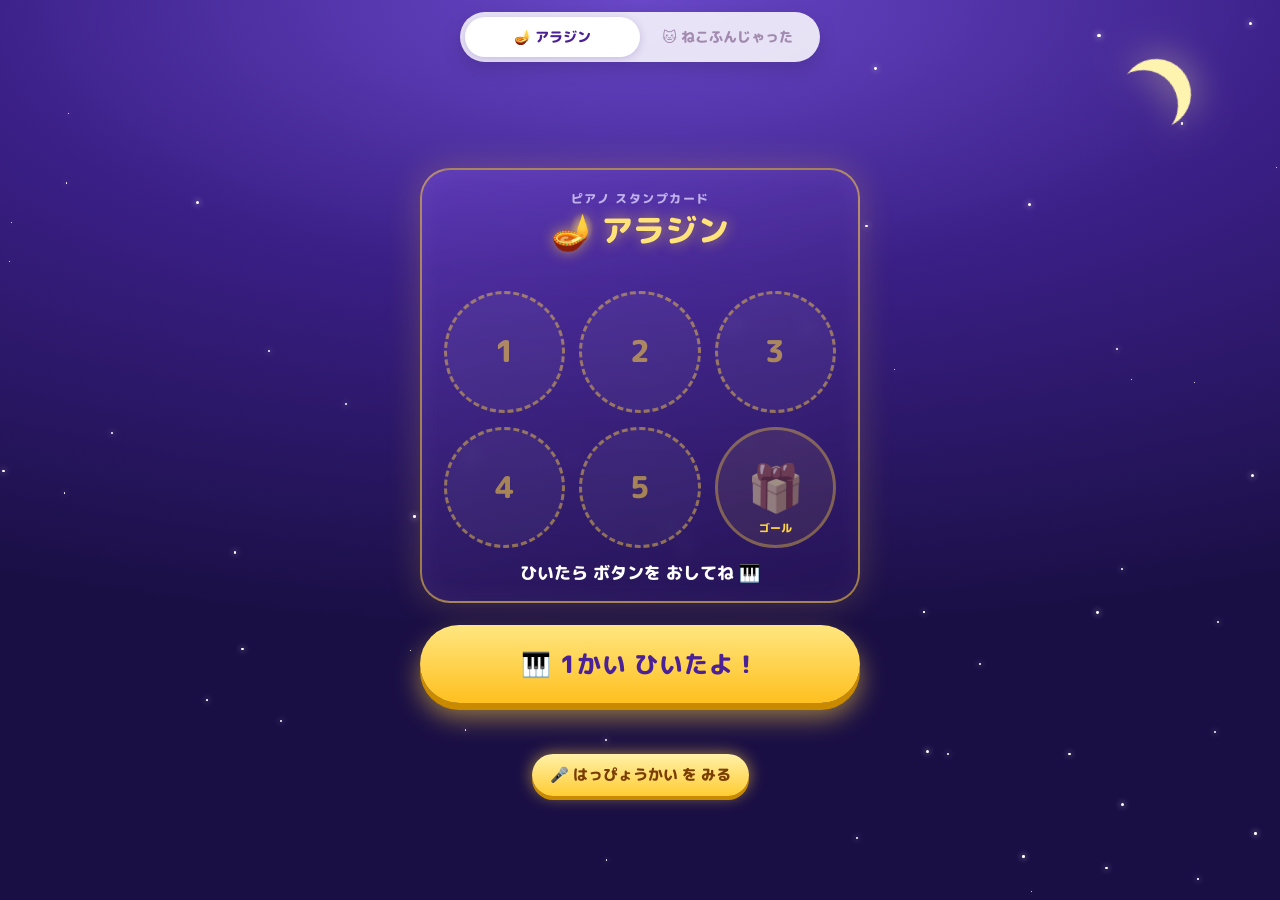
==== index.html @ e1030280 "発表会の日のスペシャル演出「はっぴょうかい」を追加 - 当日の初回起動で幕を表示し、タップでドラムロール→開幕 - スポットライト・打ち上げ花火・紙吹雪・拍手・オリジナルファンファーレ - 曲ごとの練" ====
<!DOCTYPE html>
<html lang="ja">
<head>
<meta charset="UTF-8">
<meta name="viewport" content="width=device-width, initial-scale=1, maximum-scale=1, viewport-fit=cover">
<title>ピアノ スタンプカード</title>
<!-- ホーム画面に追加したとき、全画面のアプリとして開くための設定 -->
<meta name="apple-mobile-web-app-capable" content="yes">
<meta name="mobile-web-app-capable" content="yes">
<meta name="apple-mobile-web-app-status-bar-style" content="black-translucent">
<meta name="apple-mobile-web-app-title" content="スタンプ">
<link rel="apple-touch-icon" href="icon-180.png">
<link rel="manifest" href="manifest.webmanifest">
<link rel="preconnect" href="https://fonts.googleapis.com">
<link rel="preconnect" href="https://fonts.gstatic.com" crossorigin>
<link href="https://fonts.googleapis.com/css2?family=M+PLUS+Rounded+1c:wght@500;800&display=swap" rel="stylesheet">
<!-- ?v=… を変えると、iPhoneが古いキャッシュではなく新しいファイルを読みに行く -->
<link rel="stylesheet" href="app.css?v=6">
</head>
<body>
<script>
  // このページの設定。仕組みは app.js にまとめてある
  window.APP_CONFIG = {
    storageKey: "piano-stamp-card-v1",   // 保存データの名前（変えるとデータが見えなくなるので注意）
    childName: "",                        // 例: "はなこ" → 「はなこちゃんの ピアノ スタンプカード」
    goal: 5,                              // 何回でゴールか
    cards: ["aladdin", "neko"],           // 使う曲（app.js の CARD_LIB から選ぶ）
    recitalDate: "2026-11-08",            // 発表会の日。この日から「はっぴょうかい」ボタンが出る（当日は自動で幕が出る）
  };
</script>
<script src="app.js?v=6"></script>
</body>
</html>
---- app.css ----
/* =========================================================
   ベース
   ========================================================= */
* { box-sizing: border-box; margin: 0; padding: 0; }
html, body { height: 100%; }
body {
  font-family: "M PLUS Rounded 1c", "Hiragino Maru Gothic ProN", system-ui, sans-serif;
  overflow: hidden;
  overscroll-behavior: none;          /* 引っぱってバウンドするのを防ぐ */
  -webkit-user-select: none; user-select: none;
  -webkit-touch-callout: none;        /* 長押しメニューを出さない */
  -webkit-tap-highlight-color: transparent;
  touch-action: manipulation;         /* ダブルタップズームを無効化 */
  background: #1a0f45;
}
button { font: inherit; cursor: pointer; }

/* =========================================================
   背景（2枚を重ねて、スワイプ量に合わせてクロスフェード）
   ========================================================= */
.bg { position: fixed; inset: 0; overflow: hidden; }
.bg-night {
  background:
    radial-gradient(ellipse 120% 70% at 50% 0%, #6a48c9 0%, #3a1f86 45%, #1a0f45 100%);
}
.moon {
  position: absolute; top: calc(env(safe-area-inset-top) + 70px); right: 8%;
  width: 70px; height: 70px; border-radius: 50%;
  box-shadow: 16px -6px 0 0 #fff3b0;   /* 影で三日月をつくる */
  filter: drop-shadow(0 0 18px rgba(255,240,160,.6));
  transform: rotate(-20deg);
}
.star {
  position: absolute; width: var(--s); height: var(--s); border-radius: 50%;
  background: #fff; box-shadow: 0 0 6px #fff;
  animation: twinkle ease-in-out infinite;
}
@keyframes twinkle { 0%,100% { opacity: .2; transform: scale(.7); } 50% { opacity: 1; transform: scale(1.2); } }
.shooting {
  position: absolute; top: 15%; left: -20%; width: 120px; height: 2px;
  background: linear-gradient(90deg, rgba(255,255,255,0), #fff);
  border-radius: 2px; transform: rotate(18deg);
  animation: shoot 7s ease-in infinite;
}
@keyframes shoot {
  0%, 82% { transform: translate(0,0) rotate(18deg); opacity: 0; }
  85% { opacity: 1; }
  100% { transform: translate(140vw, 45vw) rotate(18deg); opacity: 0; }
}

.bg-pink {
  background: linear-gradient(180deg, #ffd9ea 0%, #ffe9f1 50%, #fff1d9 100%);
}
.paw {
  position: absolute; bottom: -60px; opacity: .22;
  animation: floatUp linear infinite;
}
@keyframes floatUp {
  from { transform: translateY(0) rotate(var(--rot)); }
  to   { transform: translateY(-120vh) rotate(calc(var(--rot) + 40deg)); }
}

/* =========================================================
   上部タブ
   ========================================================= */
.tabs {
  position: fixed; z-index: 5;
  top: calc(env(safe-area-inset-top) + 12px); left: 50%; transform: translateX(-50%);
  width: min(92vw, 360px);
  display: flex; padding: 5px; border-radius: 999px;
  background: rgba(255,255,255,.85);
  -webkit-backdrop-filter: blur(10px); backdrop-filter: blur(10px);
  box-shadow: 0 6px 20px rgba(0,0,0,.15);
}
.tabs button {
  flex: 1; position: relative; z-index: 1;
  border: 0; background: none; padding: 10px 6px; border-radius: 999px;
  font-weight: 800; font-size: 14px; color: #a28aaf; transition: color .3s;
  white-space: nowrap;
}
.tabs button.active { color: #4a2196; }
.tab-indicator {
  position: absolute; top: 5px; bottom: 5px; left: 5px; width: calc((100% - 10px) / var(--n, 2));
  border-radius: 999px; background: #fff;
  box-shadow: 0 2px 8px rgba(74,33,150,.2);
  transform: translateX(calc(var(--p, 0) * 100%));
}

/* =========================================================
   ページ（横スワイプで切り替え：scroll-snap）
   ========================================================= */
.pages {
  position: fixed; inset: 0; z-index: 1;
  display: flex; overflow-x: auto; overflow-y: hidden;
  scroll-snap-type: x mandatory; scrollbar-width: none;
}
.pages::-webkit-scrollbar { display: none; }
.page {
  flex: 0 0 100%; height: 100%;
  scroll-snap-align: center; scroll-snap-stop: always;
  display: flex; flex-direction: column; align-items: center; justify-content: center; gap: 22px;
  padding: calc(env(safe-area-inset-top) + 78px) 18px calc(env(safe-area-inset-bottom) + 14px);
}
.card, .actions { width: 100%; max-width: 440px; }

/* テーマごとの色（CSS変数で切り替え） */
.night { --accent: #ffd23f; --glow: rgba(255,210,63,.55); --edge: #c98a00; --ring: #ffe27a; }
.pink  { --accent: #ff5c93; --glow: rgba(255,92,147,.5);  --edge: #d93d75; --ring: #ff8db5; }

/* =========================================================
   カード本体
   ========================================================= */
.card { position: relative; border-radius: 30px; padding: 20px 18px 16px; }
.night .card {
  background: linear-gradient(160deg, rgba(123,79,224,.38), rgba(40,20,90,.6));
  border: 2px solid rgba(255,210,63,.55);
  box-shadow: 0 0 34px rgba(255,210,63,.2), inset 0 0 30px rgba(255,255,255,.05);
  -webkit-backdrop-filter: blur(8px); backdrop-filter: blur(8px);
}
.pink .card {
  background: #fff; border: 3px solid #ffc2d6; margin-top: 24px;
  box-shadow: 0 14px 30px rgba(255,92,147,.2);
}
/* ねこカードの耳 */
.pink .card::before, .pink .card::after {
  content: ""; position: absolute; top: -32px; width: 0; height: 0;
  border-left: 26px solid transparent; border-right: 26px solid transparent;
  border-bottom: 36px solid #ffc2d6;
}
.pink .card::before { left: 34px; transform: rotate(-12deg); }
.pink .card::after  { right: 34px; transform: rotate(12deg); }

.card.thump { animation: thump .45s ease-out; }
@keyframes thump {
  0% { transform: none; } 25% { transform: translateY(4px) scale(.985); }
  55% { transform: translateY(-2px) scale(1.01); } 100% { transform: none; }
}

.card-head { text-align: center; }
.sub { font-size: 12px; letter-spacing: .12em; opacity: .75; font-weight: 800; }
.night .sub { color: #e6dcff; }
.pink .sub { color: #e07aa0; }
h1 {
  font-size: clamp(24px, 7.4vw, 32px); font-weight: 800; line-height: 1.3;
  display: flex; align-items: center; justify-content: center; gap: 6px;
}
.night h1 { color: #ffe27a; text-shadow: 0 0 14px rgba(255,210,63,.6); }
.pink h1 { color: #ff5c93; }
.head-icon { display: inline-block; font-size: 1.1em; }
.night .head-icon { animation: floaty 2.6s ease-in-out infinite; }
.pink .head-icon { animation: wiggle 1.8s ease-in-out infinite; }
@keyframes floaty { 0%,100% { transform: translateY(0) rotate(-6deg); } 50% { transform: translateY(-6px) rotate(6deg); } }
@keyframes wiggle { 0%,60%,100% { transform: rotate(0); } 70% { transform: rotate(-14deg); } 80% { transform: rotate(14deg); } 90% { transform: rotate(-8deg); } }
.medals { min-height: 22px; font-size: 15px; font-weight: 800; margin-top: 2px; }
.night .medals { color: #ffe9a8; }
.pink .medals { color: #e07aa0; }

/* =========================================================
   スタンプ枠
   ========================================================= */
.grid { display: grid; grid-template-columns: repeat(3, 1fr); gap: 14px; margin: 14px 4px 4px; }
.slot, .goal {
  position: relative; aspect-ratio: 1; border-radius: 50%;
  display: grid; place-items: center;
}
.night .slot { border: 3px dashed rgba(255,210,63,.45); background: rgba(255,255,255,.04); }
.pink  .slot { border: 3px dashed #f9a3c3; background: #fff5f9; }
.slot.filled { border-color: transparent; background: none; }
.num { font-size: clamp(22px, 7vw, 30px); font-weight: 800; opacity: .55; color: var(--accent); }

/* 次に押される枠を「ここだよ」と光らせる */
.slot.next::after {
  content: ""; position: absolute; inset: -4px; border-radius: 50%;
  animation: nextPulse 1.6s ease-out infinite;
}
@keyframes nextPulse {
  0%   { box-shadow: 0 0 0 0 var(--glow); }
  80%,100% { box-shadow: 0 0 0 14px rgba(0,0,0,0); }
}

/* 新しいカードのとき、枠がポンポン出てくる */
.pop { animation: popIn .55s cubic-bezier(.3,1.7,.5,1) both; animation-delay: calc(var(--i) * 80ms); }
@keyframes popIn { from { transform: scale(0); } to { transform: scale(1); } }

/* =========================================================
   スタンプ
   ========================================================= */
.stamp {
  position: absolute; inset: 3%; border-radius: 50%; overflow: hidden;
  display: flex; flex-direction: column; align-items: center; justify-content: center;
  transform: rotate(var(--r));
}
.night .stamp {
  background: radial-gradient(circle at 35% 30%, #8a5ff0, #4a2196 72%);
  border: 3px solid #ffd23f;
  box-shadow: inset 0 0 0 3px #4a2196, inset 0 0 0 5px rgba(255,210,63,.6),
              0 4px 14px rgba(0,0,0,.35), 0 0 18px rgba(255,210,63,.4);
}
.pink .stamp {
  background: radial-gradient(circle at 35% 30%, #ffa3c4, #ff5c93 72%);
  border: 3px solid #fff;
  box-shadow: inset 0 0 0 3px #ff5c93, inset 0 0 0 5px rgba(255,255,255,.7),
              0 5px 12px rgba(255,92,147,.45);
}
.stamp svg { width: 52%; height: auto; margin-top: -6%; }
.stamp-text { font-size: clamp(6.5px, 2vw, 9px); font-weight: 800; letter-spacing: -.03em; margin-top: 1%; white-space: nowrap; }
.night .stamp-text { color: #ffe27a; }
.pink .stamp-text { color: #fff; }
/* 夜カードのスタンプはキラッと光り続ける */
.night .stamp::before {
  content: "✦"; position: absolute; top: 8%; right: 16%;
  color: #fff6c4; font-size: 12px; animation: twinkle 2s ease-in-out infinite;
}

/* ▼ ポンッと押される動き。55%のところで「着地」 */
.stamp.land { animation: land .45s ease-out both; }
@keyframes land {
  0%   { transform: scale(1.15) rotate(var(--r)); }
  30%  { transform: scale(.8) rotate(var(--r)); }
  60%  { transform: scale(1.1) rotate(var(--r)); }
  100% { transform: scale(1) rotate(var(--r)); }
}
/* 着地後にツヤがシュッと流れる */
.stamp.land::after {
  content: ""; position: absolute; inset: 0;
  background: linear-gradient(120deg, transparent 35%, rgba(255,255,255,.75) 50%, transparent 65%);
  background-size: 250% 100%;
  animation: gloss .9s .15s ease-out both;
}
@keyframes gloss { from { background-position: 150% 0; } to { background-position: -100% 0; } }

/* 着地の瞬間に広がる輪 */
.ring {
  position: absolute; inset: 0; border-radius: 50%; pointer-events: none;
  border: 4px solid var(--ring);
  animation: ring .6s ease-out forwards;
}
@keyframes ring { from { transform: scale(.7); opacity: .9; } to { transform: scale(1.9); opacity: 0; } }

.date {
  position: absolute; right: -4px; bottom: -4px; z-index: 2;
  font-size: 10px; font-weight: 800; padding: 2px 7px; border-radius: 10px;
  background: #fff; color: #8a6a9a; box-shadow: 0 2px 6px rgba(0,0,0,.15);
}
.slot.landing .date { animation: fadeIn .4s .3s both; }
@keyframes fadeIn { from { opacity: 0; transform: translateY(4px); } to { opacity: 1; transform: none; } }

/* =========================================================
   ゴール枠
   ========================================================= */
.night .goal { background: rgba(255,210,63,.08); border: 3px solid rgba(255,210,63,.35); }
.pink  .goal { background: #fff0f6; border: 3px solid #ffc2d6; }
.gift {
  position: relative; z-index: 1; font-size: clamp(32px, 10.5vw, 46px);
  filter: grayscale(.7); opacity: .6; transition: filter .4s, opacity .4s;
}
.glabel { position: absolute; bottom: 7%; z-index: 1; font-size: 11px; font-weight: 800; color: var(--accent); }
.goal.done .gift { filter: none; opacity: 1; animation: bounce 1s ease-in-out infinite; }
.goal.done::before {   /* 後ろでくるくる回る光 */
  content: ""; position: absolute; inset: -22%; border-radius: 50%;
  background: repeating-conic-gradient(rgba(255,220,90,.75) 0 12deg, transparent 12deg 24deg);
  -webkit-mask: radial-gradient(circle, #000 25%, transparent 68%);
          mask: radial-gradient(circle, #000 25%, transparent 68%);
  animation: spin 8s linear infinite;
}
.goal.unlock { animation: unlock .6s cubic-bezier(.3,1.8,.5,1); }
@keyframes unlock { 0% { transform: scale(1); } 40% { transform: scale(1.45); } 100% { transform: scale(1); } }
@keyframes bounce { 0%,100% { transform: translateY(0) scale(1); } 50% { transform: translateY(-7px) scale(1.08); } }
@keyframes spin { to { transform: rotate(360deg); } }

.msg { text-align: center; font-weight: 800; font-size: 17px; margin-top: 12px; min-height: 1.5em; }
.night .msg { color: #fff; }
.pink .msg { color: #c2456f; }

/* =========================================================
   ボタン
   ========================================================= */
.actions { display: flex; flex-direction: column; align-items: center; gap: 6px; }
.play {
  width: 100%; height: 78px; border: 0; border-radius: 999px;
  font-size: 24px; font-weight: 800; letter-spacing: .04em;
  position: relative; overflow: hidden;
  box-shadow: 0 7px 0 var(--edge), 0 14px 26px var(--glow);
  transition: transform .08s, box-shadow .08s;
}
.night .play { background: linear-gradient(180deg, #ffe680, #ffbf1f); color: #4a2196; }
.pink  .play { background: linear-gradient(180deg, #ff9cc0, #ff5c93); color: #fff; text-shadow: 0 2px 0 rgba(0,0,0,.12); }
.play:active { transform: translateY(6px); box-shadow: 0 1px 0 var(--edge), 0 4px 10px var(--glow); }
.play::after {   /* ボタンに流れるツヤ */
  content: ""; position: absolute; top: 0; left: -60%; width: 40%; height: 100%;
  background: linear-gradient(100deg, transparent, rgba(255,255,255,.65), transparent);
  transform: skewX(-20deg); animation: shine 3.2s ease-in-out infinite;
}
@keyframes shine { 0% { left: -60%; } 55%, 100% { left: 130%; } }

.undo {
  border: 0; background: none; padding: 8px 14px; font-size: 13px; font-weight: 800;
  opacity: .55; border-radius: 999px; transition: all .2s;
}
.night .undo { color: #e6dcff; }
.pink .undo { color: #c2456f; }
.undo.armed { opacity: 1; background: rgba(255,255,255,.85); color: #d93d75; }
.undo.hidden { visibility: hidden; }

/* =========================================================
   おめでとう画面
   ========================================================= */
.overlay {
  position: fixed; inset: 0; z-index: 20; display: grid; place-items: center;
  background: rgba(20,10,40,.5);
  -webkit-backdrop-filter: blur(6px); backdrop-filter: blur(6px);
  opacity: 0; pointer-events: none; transition: opacity .3s;
}
.overlay.show { opacity: 1; pointer-events: auto; }
.panel {
  width: min(86vw, 360px); padding: 28px 22px 24px; border-radius: 30px; text-align: center;
  background: #fff; transform: scale(.5); transition: transform .55s cubic-bezier(.3,1.7,.5,1);
}
.overlay.show .panel { transform: scale(1); }
.overlay[data-theme="night"] .panel { background: linear-gradient(170deg, #fff8dc, #fff); border: 4px solid #ffd23f; color: #4a2196; }
.overlay[data-theme="pink"]  .panel { background: linear-gradient(170deg, #ffe3ee, #fff); border: 4px solid #ff8db5; color: #c2456f; }
.medal { font-size: 88px; line-height: 1.1; display: inline-block; }
.overlay.show .medal { animation: medalSpin 1.3s ease-out; }
@keyframes medalSpin { from { transform: rotateY(1080deg) scale(.2); } to { transform: rotateY(0) scale(1); } }
.panel h2 { font-size: 32px; font-weight: 800; margin: 6px 0 8px; }
.panel p { font-size: 17px; font-weight: 800; line-height: 1.6; }
.ov-btn {
  margin-top: 18px; width: 100%; height: 60px; border: 0; border-radius: 999px;
  font-size: 20px; font-weight: 800; color: #fff;
  background: linear-gradient(180deg, #ffb347, #ff7b54); box-shadow: 0 6px 0 #d9572f;
}
.ov-btn:active { transform: translateY(5px); box-shadow: 0 1px 0 #d9572f; }

/* =========================================================
   スタンプを押したときの「ごほうびタイム」
   ========================================================= */
.show-layer {
  position: fixed; inset: 0; z-index: 25; overflow: hidden;
  display: flex; flex-direction: column; align-items: center; justify-content: center; gap: 18px;
  opacity: 0; pointer-events: none; transition: opacity .3s;
}
.show-layer.show { opacity: 1; pointer-events: auto; }
.show-layer.night { --ray: rgba(255,210,63,.22); --txt: #ffe27a; --txt2: #fff; }
.show-layer.pink  { --ray: rgba(255,255,255,.6);  --txt: #ff3d7f; --txt2: #c2456f; }
.show-bg { position: absolute; inset: 0; transition: opacity .5s; }
.show-layer.night .show-bg { background: radial-gradient(circle at 50% 45%, rgba(110,70,220,.94), rgba(20,10,60,.97) 70%); }
.show-layer.pink  .show-bg { background: radial-gradient(circle at 50% 45%, rgba(255,228,240,.96), rgba(255,170,200,.97) 75%); }
.show-rays {
  position: absolute; left: 50%; top: 50%; width: 150vmax; height: 150vmax; margin: -75vmax 0 0 -75vmax;
  border-radius: 50%; transition: opacity .5s;
  background: repeating-conic-gradient(var(--ray) 0 10deg, transparent 10deg 20deg);
  -webkit-mask: radial-gradient(circle, #000 0, transparent 60%);
          mask: radial-gradient(circle, #000 0, transparent 60%);
  animation: spin 14s linear infinite;
}
.show-count, .show-praise, .show-hint { position: relative; font-weight: 800; text-align: center; transition: opacity .4s; }
.show-count { font-size: 30px; color: var(--txt2); }
.show-praise { font-size: 46px; color: var(--txt); text-shadow: 0 4px 0 rgba(0,0,0,.1); }
.show-layer.night .show-praise { text-shadow: 0 0 18px rgba(255,210,63,.7); }
.show-hint {
  position: absolute; bottom: calc(env(safe-area-inset-bottom) + 36px);
  font-size: 15px; color: var(--txt2); opacity: .85; animation: bounce 1.2s ease-in-out infinite;
}
.show-layer.show .show-count  { animation: dropIn .6s .15s cubic-bezier(.3,1.6,.5,1) both; }
.show-layer.show .show-praise { animation: dropIn .6s .9s cubic-bezier(.3,1.6,.5,1) both, wobble 1.2s 1.6s ease-in-out infinite; }
@keyframes dropIn { from { transform: translateY(-30px) scale(.4); opacity: 0; } to { transform: none; opacity: 1; } }
@keyframes wobble { 0%,100% { transform: rotate(0); } 25% { transform: rotate(-5deg) scale(1.06); } 75% { transform: rotate(5deg) scale(1.06); } }
/* 帰るときは背景と文字だけ消して、スタンプはカードへ飛んでいく */
.show-layer.leaving .show-bg, .show-layer.leaving .show-rays,
.show-layer.leaving .show-count, .show-layer.leaving .show-praise, .show-layer.leaving .show-hint { opacity: 0; }

.show-fly { position: relative; width: min(58vw, 230px); aspect-ratio: 1; }
.show-fly .stamp { inset: 0; }
.show-fly .stamp svg { width: 54%; }
.show-fly .stamp-text { font-size: clamp(14px, 4.6vw, 20px); }
.show-fly .stamp::before { font-size: 26px; }
.show-layer.v-spin.show .show-fly .stamp { animation: bigIn .8s cubic-bezier(.3,1.5,.5,1) both, breathe 1.4s .8s ease-in-out infinite; }
.show-layer.leaving .show-fly .stamp { animation: none; }
@keyframes bigIn { from { transform: scale(0) rotate(calc(var(--r) - 540deg)); } to { transform: scale(1) rotate(var(--r)); } }
@keyframes breathe { 0%,100% { transform: scale(1) rotate(var(--r)); } 50% { transform: scale(1.06) rotate(var(--r)); } }

.walk-paw { position: absolute; font-size: 34px; animation: pawStep 1.4s ease-out forwards; }
@keyframes pawStep {
  0% { opacity: 0; transform: scale(.3) rotate(var(--rot)); }
  20% { opacity: 1; transform: scale(1.15) rotate(var(--rot)); }
  70% { opacity: .9; transform: scale(1) rotate(var(--rot)); }
  100% { opacity: 0; transform: scale(1) rotate(var(--rot)); }
}

/* =========================================================
   おとなメニュー（タイトル長押しで開く）
   ========================================================= */
h1 { transition: transform .2s; }
h1.holding { transform: scale(.88); transition: transform 1.9s linear; }
.panel h3 { font-size: 22px; font-weight: 800; margin-bottom: 8px; }
.panel small { font-size: 13px; opacity: .7; }
.menu-btn {
  display: block; width: 100%; height: 52px; margin-top: 10px; border: 0; border-radius: 16px;
  font-size: 16px; font-weight: 800; background: #f3eefb; color: #4a2196;
}
.menu-btn.danger { background: #ffe3ea; color: #d93d75; }
.menu-btn.cancel { background: none; color: #999; }

/* 紙吹雪用キャンバス（タップは下に通す） */
#fx { position: fixed; inset: 0; width: 100%; height: 100%; z-index: 30; pointer-events: none; }

/* =========================================================
   テーマ：garden（チューリップ）／ meadow（メリーさんのひつじ）
   ========================================================= */
.garden { --accent: #ff5a5f; --glow: rgba(255,90,95,.45); --edge: #d94045; --ring: #ff8a80; }
.meadow { --accent: #3a95d6; --glow: rgba(74,163,223,.45); --edge: #2b78b0; --ring: #7cc4f5; }

/* 背景 */
.bg-garden { background: linear-gradient(180deg, #dff4ff 0%, #fffbe8 55%, #e3f7d3 100%); }
.flowerbed {
  position: absolute; left: 0; right: 0; bottom: calc(env(safe-area-inset-bottom) - 4px);
  display: flex; justify-content: space-around; font-size: 34px; opacity: .6;
}
.flowerbed span { display: inline-block; transform-origin: 50% 100%; animation: sway 3s ease-in-out infinite; }
@keyframes sway { 0%,100% { transform: rotate(-7deg); } 50% { transform: rotate(7deg); } }
.drift { position: absolute; bottom: -60px; animation: floatUp linear infinite; }

.bg-meadow { background: linear-gradient(180deg, #a9dcff 0%, #dff2ff 60%, #eefaff 100%); }
.hill {
  position: absolute; left: -25%; right: -25%; bottom: -32vh; height: 58vh; border-radius: 50%;
  background: radial-gradient(ellipse at 50% 15%, #b6e8a0, #7cc96a 70%);
}
.cloud { position: absolute; left: 0; animation: driftX linear infinite; opacity: .95; }
@keyframes driftX { from { transform: translateX(-30vw); } to { transform: translateX(130vw); } }

/* カード */
.garden .card, .meadow .card { background: #fff; border: 3px solid; }
.garden .card { border-color: #b8e6a1; box-shadow: 0 14px 30px rgba(95,170,80,.22); }
.meadow .card { border-color: #bfe3fb; box-shadow: 0 14px 30px rgba(74,163,223,.22); }
.garden .sub { color: #5aa469; }
.meadow .sub { color: #5c9fd0; }
.garden h1 { color: #ff5a5f; }
.meadow h1 { color: #3a95d6; }
.garden .head-icon { animation: sway 2.4s ease-in-out infinite; transform-origin: 50% 100%; }
.meadow .head-icon { animation: bounce 1.4s ease-in-out infinite; }
.garden .medals { color: #5aa469; }
.meadow .medals { color: #5c9fd0; }
.garden .msg { color: #3f8f4f; }
.meadow .msg { color: #3a6f99; }
.garden .undo { color: #3f8f4f; }
.meadow .undo { color: #3a6f99; }

/* 枠 */
.garden .slot { border: 3px dashed #ffb3a7; background: #fff7f5; }
.meadow .slot { border: 3px dashed #a9d6f5; background: #f3faff; }
.garden .goal { background: #f2fbea; border: 3px solid #b8e6a1; }
.meadow .goal { background: #eef8ff; border: 3px solid #bfe3fb; }

/* スタンプ */
.garden .stamp {
  background: radial-gradient(circle at 35% 30%, #fff6c4, #ffd54d 72%);
  border: 3px solid #fff;
  box-shadow: inset 0 0 0 3px #ffc23d, inset 0 0 0 5px rgba(255,255,255,.8), 0 5px 12px rgba(230,160,0,.35);
}
.meadow .stamp {
  background: radial-gradient(circle at 35% 30%, #c4e9ff, #4aa3df 72%);
  border: 3px solid #fff;
  box-shadow: inset 0 0 0 3px #4aa3df, inset 0 0 0 5px rgba(255,255,255,.75), 0 5px 12px rgba(74,163,223,.4);
}
.garden .stamp-text { color: #e0484d; }
.meadow .stamp-text { color: #fff; }

/* ボタン */
.garden .play { background: linear-gradient(180deg, #ff9a90, #ff5a5f); color: #fff; text-shadow: 0 2px 0 rgba(0,0,0,.12); }
.meadow .play { background: linear-gradient(180deg, #8fd0fa, #3a95d6); color: #fff; text-shadow: 0 2px 0 rgba(0,0,0,.12); }

/* ごほうびタイム */
.show-layer.garden { --ray: rgba(255,255,255,.65); --txt: #ff5a5f; --txt2: #3f8f4f; }
.show-layer.meadow { --ray: rgba(255,255,255,.6);  --txt: #2b78b0; --txt2: #3a6f99; }
.show-layer.garden .show-bg { background: radial-gradient(circle at 50% 45%, rgba(255,250,225,.96), rgba(200,240,175,.97) 75%); }
.show-layer.meadow .show-bg { background: radial-gradient(circle at 50% 45%, rgba(235,248,255,.96), rgba(150,210,250,.97) 75%); }
.hopper { position: absolute; left: 0; font-size: 56px; }
.hopper span { display: inline-block; animation: hop .33s ease-in-out infinite; }
@keyframes hop { 0%,100% { transform: translateY(0); } 50% { transform: translateY(-36px) rotate(-8deg); } }

/* おめでとう／おとなメニュー */
.overlay[data-theme="garden"] .panel { background: linear-gradient(170deg, #f2fbea, #fff); border: 4px solid #ff8a80; color: #3f8f4f; }
.overlay[data-theme="meadow"] .panel { background: linear-gradient(170deg, #e8f6ff, #fff); border: 4px solid #7cc4f5; color: #2b78b0; }

/* =========================================================
   ごほうびタイムのバリエーション（JSでランダムに v-spin / v-drop / v-gift を付ける）
   ========================================================= */

/* --- 2. ドーン！：上から落ちてきて、画面がゆれる --- */
.show-layer.v-drop.show .show-fly .stamp { animation: slam .8s cubic-bezier(.55,0,.85,.35) both, breathe 1.4s 1.3s ease-in-out infinite; }
@keyframes slam {
  0%   { transform: translateY(-120vh) scale(1.5) rotate(var(--r)); }
  68%  { transform: translateY(0) scale(1.2) rotate(var(--r)); }
  78%  { transform: translateY(0) scale(1.28, .78) rotate(var(--r)); }   /* ムギュッとつぶれる */
  90%  { transform: scale(.95, 1.08) rotate(var(--r)); }
  100% { transform: scale(1) rotate(var(--r)); }
}
.show-layer.quake { animation: quake .45s linear; }
@keyframes quake {
  0%,100% { transform: none; } 15% { transform: translate(-12px, 7px); } 30% { transform: translate(10px, -8px); }
  45% { transform: translate(-8px, -5px); } 60% { transform: translate(7px, 6px); } 80% { transform: translate(-3px, 2px); }
}
.show-fly .shock {
  position: absolute; inset: 0; border-radius: 50%; pointer-events: none;
  border: 8px solid var(--txt); animation: shock .7s ease-out forwards;
}
.show-fly .shock.late { animation-delay: .12s; border-width: 4px; }
@keyframes shock { from { transform: scale(.8); opacity: .9; } to { transform: scale(2.8); opacity: 0; } }

/* --- 3. プレゼント：箱がガタガタ → パカッと開いて飛び出す --- */
.show-gift {
  position: absolute; inset: 0; z-index: 2; display: grid; place-items: center;
  font-size: min(40vw, 170px); line-height: 1;
}
.show-layer.v-gift .show-fly .stamp { opacity: 0; }
.show-layer.v-gift.show .show-gift { animation: giftIn .5s cubic-bezier(.3,1.6,.5,1) both, giftShake 1s .55s ease-in-out both; }
@keyframes giftIn { from { transform: scale(0); } to { transform: scale(1); } }
@keyframes giftShake {
  0%,100% { transform: rotate(0); }
  10% { transform: rotate(-12deg) scale(1.04); } 20% { transform: rotate(12deg) scale(1.04); }
  35% { transform: rotate(-10deg) scale(1.08); } 45% { transform: rotate(10deg) scale(1.08); }
  60% { transform: rotate(-8deg) scale(1.14); } 70% { transform: rotate(8deg) scale(1.14); }
  85% { transform: rotate(0) scale(1.22); }
}
.show-layer.v-gift.opened .show-gift { animation: giftPop .4s ease-out forwards; }
@keyframes giftPop { to { transform: scale(1.9); opacity: 0; } }
.show-layer.v-gift.opened .show-fly .stamp { opacity: 1; animation: popOut .7s cubic-bezier(.3,1.7,.5,1) both, breathe 1.4s .7s ease-in-out infinite; }
@keyframes popOut { from { transform: translateY(40px) scale(.2) rotate(calc(var(--r) - 90deg)); } to { transform: scale(1) rotate(var(--r)); } }
.show-layer.v-gift.show .show-praise { animation-delay: 2s, 2.7s; }

/* =========================================================
   はっぴょうかい（ステージ）
   ========================================================= */
.finale-btn {
  border: 0; margin-top: 4px; padding: 10px 18px; border-radius: 999px;
  font-size: 15px; font-weight: 800; color: #7a3d00;
  background: linear-gradient(180deg, #fff1a8, #ffcc33);
  box-shadow: 0 4px 0 #c98a00, 0 0 16px rgba(255,210,63,.6);
  animation: bounce 1.6s ease-in-out infinite;
}
.finale-btn[hidden] { display: none; }

.stage {
  position: fixed; inset: 0; z-index: 28; display: none; overflow: hidden; color: #fff;
  background: radial-gradient(ellipse at 50% 0%, #4a2380, #12061f 70%);
}
.stage.show { display: block; }
.spot {
  position: absolute; top: -10%; left: 10vw; width: 80vw; height: 130%; opacity: 0; pointer-events: none;
  background: linear-gradient(180deg, rgba(255,250,220,.5), rgba(255,250,220,0) 85%);
  clip-path: polygon(46% 0, 54% 0, 100% 100%, 0 100%);
  transform-origin: 50% 0; transition: opacity .6s;
}
.stage.lit .spot { opacity: 1; }
.stage.lit .s1 { animation: spotSwing 2.6s ease-in-out infinite alternate; }
.stage.lit .s2 { animation: spotSwing 2.6s ease-in-out infinite alternate-reverse; }
@keyframes spotSwing { from { transform: rotate(-28deg); } to { transform: rotate(28deg); } }

/* 幕 */
.curtain {
  position: absolute; top: 0; bottom: 0; width: 51%; z-index: 3;
  background: repeating-linear-gradient(90deg, #7a0c1a 0 14px, #b81a2d 14px 30px, #d0263a 30px 36px, #8e0f1f 36px 48px);
  box-shadow: inset 0 -60px 80px rgba(0,0,0,.45);
  transition: transform 1.4s cubic-bezier(.7,0,.3,1);
}
.curtain.l { left: 0; } .curtain.r { right: 0; }
.stage.rolling .curtain.l { animation: shiver .1s linear infinite; }
.stage.rolling .curtain.r { animation: shiver .1s linear infinite reverse; }
@keyframes shiver { 50% { transform: translateX(3px); } }
.stage.open .curtain.l { transform: translateX(-100%); }
.stage.open .curtain.r { transform: translateX(100%); }
.valance {
  position: absolute; top: 0; left: -2%; right: -2%; z-index: 4;
  height: calc(env(safe-area-inset-top) + 64px);
  background: repeating-linear-gradient(90deg, #b81a2d 0 34px, #8e0f1f 34px 68px);
  border-bottom: 6px solid #ffd23f; border-radius: 0 0 50% 50% / 0 0 34px 34px;
  box-shadow: 0 6px 20px rgba(0,0,0,.5);
}
.curtain-label {
  position: absolute; inset: 0; z-index: 5; pointer-events: none;
  display: flex; flex-direction: column; align-items: center; justify-content: center; gap: 22px;
  text-align: center; font-weight: 800; transition: opacity .4s;
}
.curtain-label .big {
  font-size: clamp(28px, 9vw, 40px); line-height: 1.4; color: #ffe27a;
  text-shadow: 0 0 18px rgba(255,210,63,.8), 0 3px 0 #5a0812;
}
.curtain-label .tap { font-size: 20px; animation: bounce 1.2s ease-in-out infinite; }
.stage.rolling .curtain-label, .stage.open .curtain-label { opacity: 0; }

/* 幕の向こう */
.stage-content {
  position: absolute; inset: 0; z-index: 2; overflow-y: auto;
  display: flex; flex-direction: column; align-items: center; justify-content: center; gap: 16px;
  padding: calc(env(safe-area-inset-top) + 76px) 16px calc(env(safe-area-inset-bottom) + 18px);
}
.stage-title { font-size: clamp(28px, 8.6vw, 40px); font-weight: 800; text-align: center; line-height: 1.3; }
.stage-title span { display: inline-block; opacity: 0; color: #ffe27a; text-shadow: 0 0 18px rgba(255,210,63,.85), 0 3px 0 #7a3d00; }
.stage.open .stage-title span { animation: letterIn .6s cubic-bezier(.3,1.8,.5,1) forwards, letterJump 1.6s ease-in-out infinite; animation-delay: calc(1.1s + var(--k) * 70ms), calc(2.4s + var(--k) * 90ms); }
@keyframes letterIn { from { opacity: 0; transform: translateY(-50px) scale(.3) rotate(-25deg); } to { opacity: 1; transform: none; } }
@keyframes letterJump { 0%,70%,100% { opacity: 1; transform: none; } 80% { opacity: 1; transform: translateY(-10px); } }

/* 賞状 */
.cert {
  position: relative; width: min(92vw, 400px); padding: 20px 18px 16px; text-align: center;
  background: radial-gradient(circle at 50% 0%, #fffdf5, #fff5dc); color: #5a3a1a; border-radius: 14px;
  border: 5px double #d4a017;
  box-shadow: 0 0 0 4px #fffaf0, 0 0 0 8px #d4a017, 0 20px 50px rgba(0,0,0,.55);
  opacity: 0; transform: scale(.2) rotate(-200deg);
}
.stage.cert-in .cert { animation: certIn .9s cubic-bezier(.3,1.4,.5,1) forwards; }
@keyframes certIn { to { opacity: 1; transform: none; } }
.cert-head { font-size: 28px; font-weight: 800; letter-spacing: .35em; color: #b8860b; }
.cert-award {
  display: inline-block; margin: 6px 0 10px; padding: 4px 16px; border-radius: 999px;
  background: linear-gradient(180deg, #ffe680, #ffbf1f); color: #7a3d00; font-weight: 800; font-size: 19px;
}
.cert-name { display: inline-block; font-size: 22px; font-weight: 800; border-bottom: 2px solid #d4a017; padding: 0 10px 2px; margin-bottom: 8px; }
.cert-body { font-size: 15px; font-weight: 800; line-height: 1.75; }
.cert-stats { display: grid; gap: 6px; max-width: 310px; margin: 12px auto 4px; }
.cert-row {
  display: flex; justify-content: space-between; align-items: center; gap: 8px;
  background: #fff0cc; border-radius: 12px; padding: 6px 12px; font-size: 14px; font-weight: 800;
}
.cert-row b { color: #d9480f; font-size: 20px; }
.cert-total { margin-top: 8px; font-size: 16px; font-weight: 800; }
.cert-total b { color: #d9480f; font-size: 28px; }
.cert-date { margin-top: 6px; font-size: 13px; font-weight: 800; opacity: .7; }
.cert-seal { position: absolute; right: -20px; bottom: -40px; font-size: 70px; opacity: 0; transform: scale(3.5) rotate(-40deg); }
.stage.sealed .cert-seal { animation: sealIn .4s cubic-bezier(.55,0,.85,.35) forwards; }
@keyframes sealIn { to { opacity: 1; transform: scale(1) rotate(-12deg); } }

.stage-btns { display: flex; gap: 10px; width: min(92vw, 400px); opacity: 0; pointer-events: none; transition: opacity .5s; }
.stage.done .stage-btns { opacity: 1; pointer-events: auto; }
.stage-btns button { flex: 1; height: 54px; border: 0; border-radius: 999px; font-size: 16px; font-weight: 800; }
.stage-btns .again { background: linear-gradient(180deg, #ffe680, #ffbf1f); color: #4a2196; box-shadow: 0 5px 0 #c98a00; }
.stage-btns .close { background: rgba(255,255,255,.16); color: #fff; }
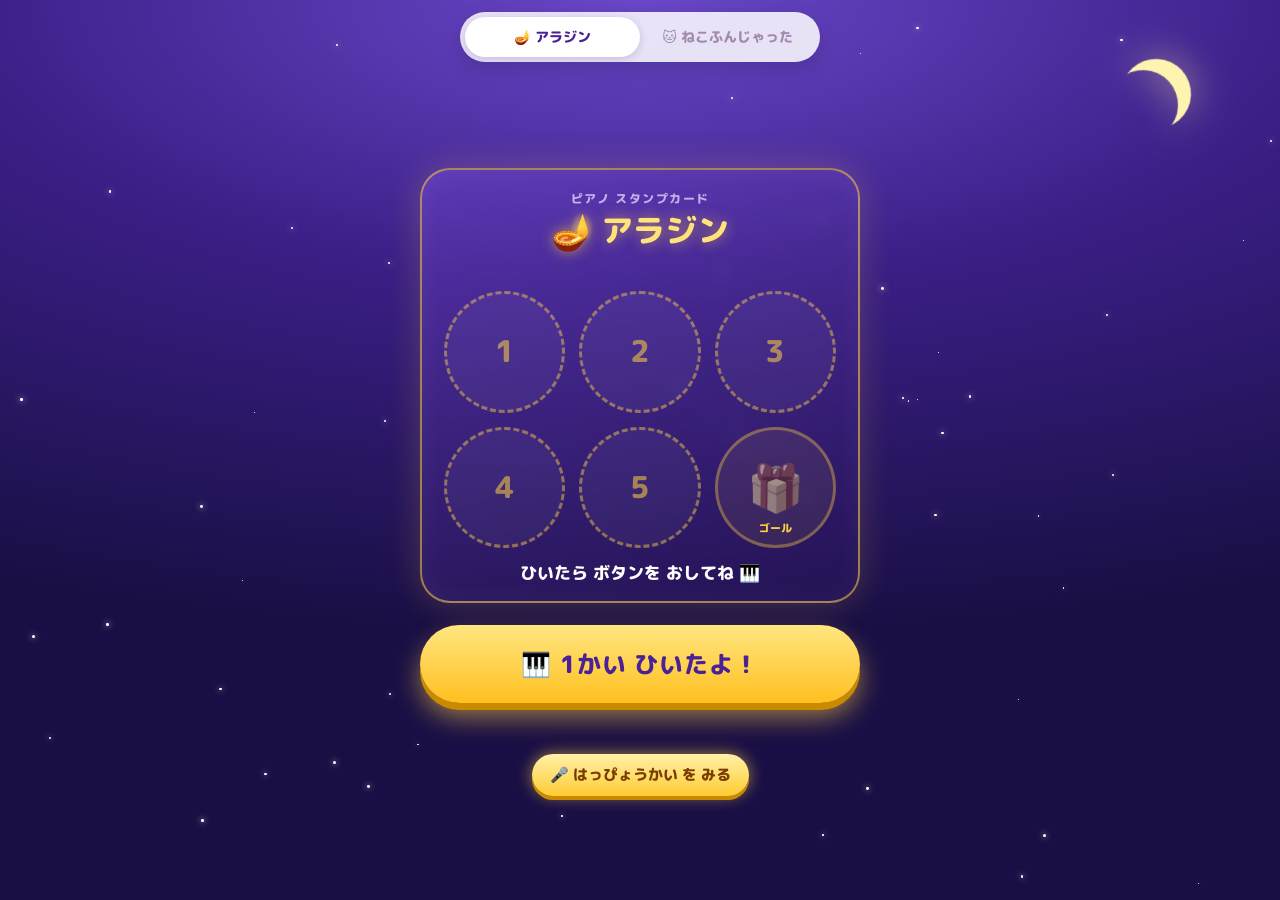
==== commit 95d7e63c: "やまのおんがくか／こぎつね版（/yama/）を追加 - こりす（森・落ち葉テーマ）とこぎつね（夕暮れの山テーマ）のカードを CARD_LIB に追加 - 落ちてくる飾り（fallers）と山のシルエッ" ====
--- a/index.html
+++ b/index.html
@@ -15,7 +15,7 @@
 <link rel="preconnect" href="https://fonts.gstatic.com" crossorigin>
 <link href="https://fonts.googleapis.com/css2?family=M+PLUS+Rounded+1c:wght@500;800&display=swap" rel="stylesheet">
 <!-- ?v=… を変えると、iPhoneが古いキャッシュではなく新しいファイルを読みに行く -->
-<link rel="stylesheet" href="app.css?v=6">
+<link rel="stylesheet" href="app.css?v=7">
 </head>
 <body>
 <script>
@@ -28,6 +28,6 @@
     recitalDate: "2026-11-08",            // 発表会の日。この日から「はっぴょうかい」ボタンが出る（当日は自動で幕が出る）
   };
 </script>
-<script src="app.js?v=6"></script>
+<script src="app.js?v=7"></script>
 </body>
 </html>
--- a/app.css
+++ b/app.css
@@ -635,3 +635,80 @@
 .stage-btns button { flex: 1; height: 54px; border: 0; border-radius: 999px; font-size: 16px; font-weight: 800; }
 .stage-btns .again { background: linear-gradient(180deg, #ffe680, #ffbf1f); color: #4a2196; box-shadow: 0 5px 0 #c98a00; }
 .stage-btns .close { background: rgba(255,255,255,.16); color: #fff; }
+
+/* =========================================================
+   テーマ：forest（やまのおんがくか）／ dusk（こぎつね）
+   ========================================================= */
+.forest { --accent: #e07b24; --glow: rgba(224,123,36,.45); --edge: #b85f15; --ring: #ffb36b; }
+.dusk   { --accent: #d9681e; --glow: rgba(217,104,30,.45); --edge: #a84d12; --ring: #ffa86b; }
+
+/* 背景 */
+.bg-forest { background: linear-gradient(180deg, #fff4dc 0%, #ffe3bf 55%, #d9ecc0 100%); }
+.trees { font-size: 42px; opacity: .55; }
+.bg-dusk { background: linear-gradient(180deg, #7b5aa6 0%, #ff9eaa 45%, #ffcf9e 75%, #ffe3c2 100%); }
+.mountain { position: absolute; left: 0; right: 0; bottom: 0; }
+.mountain.far {
+  height: 34vh; background: #a77bca; opacity: .55;
+  clip-path: polygon(0 100%, 0 45%, 14% 15%, 28% 48%, 44% 8%, 60% 46%, 76% 12%, 100% 50%, 100% 100%);
+}
+.mountain.near {
+  height: 22vh; background: #6a4c93; opacity: .75;
+  clip-path: polygon(0 100%, 0 40%, 20% 10%, 38% 52%, 55% 20%, 72% 55%, 88% 18%, 100% 38%, 100% 100%);
+}
+.fall { position: absolute; top: -60px; animation: fallDown linear infinite; }
+@keyframes fallDown {
+  0%   { transform: translate(0, 0) rotate(0); }
+  50%  { transform: translate(30px, 60vh) rotate(180deg); }
+  100% { transform: translate(-10px, 125vh) rotate(360deg); }
+}
+
+/* カード */
+.forest .card, .dusk .card { background: #fff; border: 3px solid; }
+.forest .card { border-color: #f3c98b; box-shadow: 0 14px 30px rgba(224,123,36,.22); }
+.dusk .card { border-color: #ffc9a8; box-shadow: 0 14px 30px rgba(106,76,147,.3); }
+.forest .sub { color: #a8723c; }
+.dusk .sub { color: #a47bc0; }
+.forest h1 { color: #e07b24; }
+.dusk h1 { color: #d9681e; }
+.forest .head-icon { animation: bounce 1.3s ease-in-out infinite; }
+.dusk .head-icon { animation: wiggle 1.8s ease-in-out infinite; }
+.forest .medals, .forest .msg { color: #8a4b1e; }
+.dusk .medals { color: #a47bc0; }
+.dusk .msg { color: #6a4c93; }
+.forest .undo { color: #8a4b1e; }
+.dusk .undo { color: #fff; opacity: .8; }
+
+/* 枠 */
+.forest .slot { border: 3px dashed #f3c98b; background: #fff8ee; }
+.dusk .slot { border: 3px dashed #ffc0a0; background: #fff6f0; }
+.forest .goal { background: #fff3e0; border: 3px solid #f3c98b; }
+.dusk .goal { background: #f6efff; border: 3px solid #d9c2ee; }
+
+/* スタンプ */
+.forest .stamp {
+  background: radial-gradient(circle at 35% 30%, #ffd2a1, #f08a3c 72%);
+  border: 3px solid #fff;
+  box-shadow: inset 0 0 0 3px #f08a3c, inset 0 0 0 5px rgba(255,255,255,.75), 0 5px 12px rgba(224,123,36,.4);
+}
+.dusk .stamp {
+  background: radial-gradient(circle at 35% 30%, #fffaf0, #ffe0b0 72%);
+  border: 3px solid #f28c28;
+  box-shadow: inset 0 0 0 3px #fff, inset 0 0 0 5px rgba(242,140,40,.6), 0 5px 12px rgba(106,76,147,.35);
+}
+.forest .stamp-text { color: #fff; }
+.dusk .stamp-text { color: #d9681e; }
+
+/* ボタン */
+.forest .play { background: linear-gradient(180deg, #ffb36b, #e07b24); color: #fff; text-shadow: 0 2px 0 rgba(0,0,0,.12); }
+.dusk .play { background: linear-gradient(180deg, #ffa86b, #e8692a); color: #fff; text-shadow: 0 2px 0 rgba(0,0,0,.12); }
+
+/* ごほうびタイム */
+.show-layer.forest { --ray: rgba(255,255,255,.6); --txt: #e07b24; --txt2: #8a4b1e; }
+.show-layer.dusk   { --ray: rgba(255,230,200,.35); --txt: #ffd166; --txt2: #fff; }
+.show-layer.forest .show-bg { background: radial-gradient(circle at 50% 45%, rgba(255,246,228,.96), rgba(255,200,140,.97) 75%); }
+.show-layer.dusk   .show-bg { background: radial-gradient(circle at 50% 45%, rgba(255,160,150,.95), rgba(90,60,140,.97) 75%); }
+.show-layer.dusk .show-praise { text-shadow: 0 0 16px rgba(255,180,80,.8); }
+
+/* おめでとう／おとなメニュー */
+.overlay[data-theme="forest"] .panel { background: linear-gradient(170deg, #fff3e0, #fff); border: 4px solid #ffb36b; color: #8a4b1e; }
+.overlay[data-theme="dusk"] .panel { background: linear-gradient(170deg, #f6efff, #fff); border: 4px solid #ffa86b; color: #6a4c93; }
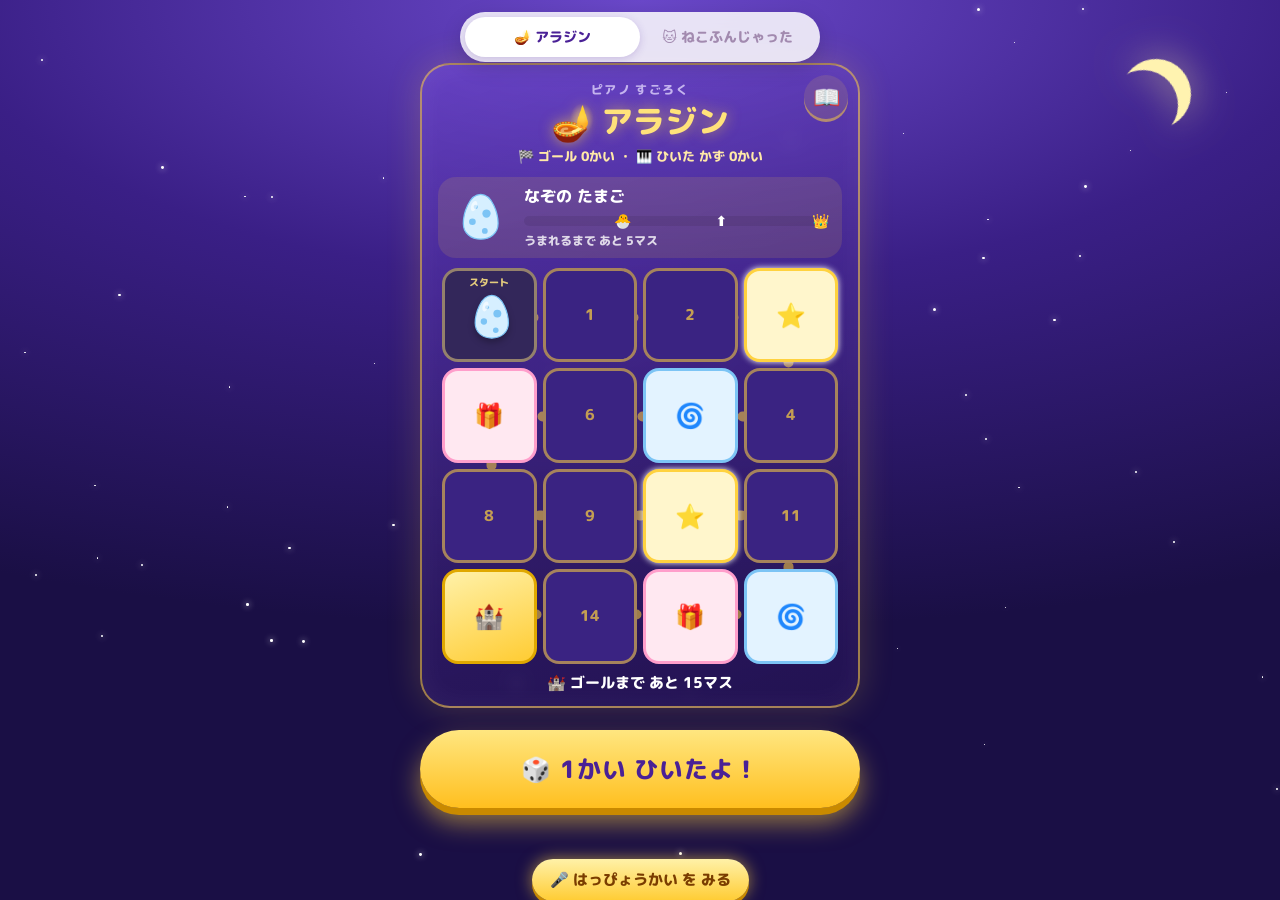
==== commit 78012501: "スタンプカードを「すごろく＋たまご育成」に作り替え、ひげじいさん／きらきらぼし版を追加 - 1回ひくごとにサイコロ（1〜3）をふり、たまごをのせたコマが進む（16マスのジグザグ盤） - マスのイベント" ====
--- a/index.html
+++ b/index.html
@@ -15,7 +15,7 @@
 <link rel="preconnect" href="https://fonts.gstatic.com" crossorigin>
 <link href="https://fonts.googleapis.com/css2?family=M+PLUS+Rounded+1c:wght@500;800&display=swap" rel="stylesheet">
 <!-- ?v=… を変えると、iPhoneが古いキャッシュではなく新しいファイルを読みに行く -->
-<link rel="stylesheet" href="app.css?v=7">
+<link rel="stylesheet" href="app.css?v=8">
 </head>
 <body>
 <script>
@@ -23,11 +23,10 @@
   window.APP_CONFIG = {
     storageKey: "piano-stamp-card-v1",   // 保存データの名前（変えるとデータが見えなくなるので注意）
     childName: "",                        // 例: "はなこ" → 「はなこちゃんの ピアノ スタンプカード」
-    goal: 5,                              // 何回でゴールか
     cards: ["aladdin", "neko"],           // 使う曲（app.js の CARD_LIB から選ぶ）
     recitalDate: "2026-11-08",            // 発表会の日。この日から「はっぴょうかい」ボタンが出る（当日は自動で幕が出る）
   };
 </script>
-<script src="app.js?v=7"></script>
+<script src="app.js?v=8"></script>
 </body>
 </html>
--- a/app.css
+++ b/app.css
@@ -712,3 +712,207 @@
 /* おめでとう／おとなメニュー */
 .overlay[data-theme="forest"] .panel { background: linear-gradient(170deg, #fff3e0, #fff); border: 4px solid #ffb36b; color: #8a4b1e; }
 .overlay[data-theme="dusk"] .panel { background: linear-gradient(170deg, #f6efff, #fff); border: 4px solid #ffa86b; color: #6a4c93; }
+
+/* =========================================================
+   すごろく版の部品
+   テーマごとの色は CSS変数（--sq: マスの色 / --sqb: マスのふち / --ink: 文字 / --soft: うすい背景）で切り替える
+   ========================================================= */
+.night  { --sq: #3a2382; --sqb: rgba(255,210,63,.55); --ink: #fff;    --soft: rgba(255,210,63,.12); }
+.pink   { --sq: #fff5f9; --sqb: #f9a3c3; --ink: #c2456f; --soft: #fff0f6; }
+.garden { --sq: #fff7f5; --sqb: #ffb3a7; --ink: #3f8f4f; --soft: #f2fbea; }
+.meadow { --sq: #f3faff; --sqb: #a9d6f5; --ink: #3a6f99; --soft: #eef8ff; }
+.forest { --sq: #fff8ee; --sqb: #f3c98b; --ink: #8a4b1e; --soft: #fff3e0; }
+.dusk   { --sq: #fff6f0; --sqb: #ffc0a0; --ink: #6a4c93; --soft: #f6efff; }
+
+.card { padding: 16px 14px 12px; }
+.zukan-btn {
+  position: absolute; top: 10px; right: 10px; z-index: 2;
+  width: 44px; height: 44px; border: 0; border-radius: 50%; font-size: 22px;
+  background: var(--soft); box-shadow: 0 3px 0 var(--sqb);
+}
+.zukan-btn:active { transform: translateY(3px); box-shadow: none; }
+.medals { font-size: 13px; }
+
+/* --- ペットの様子 --- */
+.pet-panel {
+  display: flex; align-items: center; gap: 12px; margin: 8px 2px 10px;
+  padding: 8px 12px; border-radius: 18px; background: var(--soft); color: var(--ink);
+}
+.pet-big { width: 62px; height: 62px; flex: none; display: grid; place-items: center; font-size: 46px; }
+.pet-info { flex: 1; min-width: 0; }
+.pet-name { font-size: 16px; font-weight: 800; white-space: nowrap; overflow: hidden; text-overflow: ellipsis; }
+.pet-hint { font-size: 12px; font-weight: 800; opacity: .8; margin-top: 2px; }
+.gbar { position: relative; height: 10px; margin: 8px 10px 6px 0; border-radius: 99px; background: rgba(0,0,0,.08); }
+.gbar i { position: absolute; left: 0; top: 0; bottom: 0; border-radius: 99px; background: linear-gradient(90deg, var(--ring), var(--accent)); transition: width .4s; }
+.gbar b { position: absolute; top: 50%; transform: translate(-50%, -50%); font-size: 14px; line-height: 1; }
+
+.pet { position: relative; display: inline-grid; place-items: center; line-height: 1; }
+.pet .egg { width: .9em; height: auto; display: block; }
+.pet.st1 { font-size: .8em; }
+.pet.st2 { font-size: .95em; }
+.pet.st3 { font-size: 1.1em; }
+.pet .crown { position: absolute; top: -.42em; left: 50%; transform: translateX(-50%) rotate(-8deg); font-size: .45em; font-style: normal; }
+.pet.wobble { animation: eggWobble 1.6s ease-in-out infinite; transform-origin: 50% 90%; }
+@keyframes eggWobble { 0%,70%,100% { transform: rotate(0); } 76% { transform: rotate(-10deg); } 82% { transform: rotate(10deg); } 88% { transform: rotate(-6deg); } 94% { transform: rotate(4deg); } }
+.egg .crack { opacity: 0; transition: opacity .2s; }
+.egg .crack.on { opacity: 1; }
+
+/* --- すごろく盤 --- */
+.board {
+  position: relative; width: min(100%, 44vh); aspect-ratio: 1; margin: 0 auto;
+  display: grid; grid-template: repeat(4, 1fr) / repeat(4, 1fr); gap: 6px;
+}
+.board .path { position: absolute; inset: 0; width: 100%; height: 100%; z-index: 0; overflow: visible; }
+.board .path polyline { fill: none; stroke: var(--sqb); stroke-width: 10; stroke-linecap: round; stroke-linejoin: round; stroke-dasharray: 2 18; vector-effect: non-scaling-stroke; }
+.sq {
+  position: relative; z-index: 1; border-radius: 16px; display: grid; place-items: center;
+  background: var(--sq); border: 3px solid var(--sqb); color: var(--accent);
+  font-weight: 800; font-size: 15px; transition: background .3s, transform .3s;
+}
+.sq span { opacity: .7; }
+.sq.star span, .sq.warp span, .sq.treat span, .sq.goal span { font-size: 24px; opacity: 1; }
+.sq.start span { position: absolute; top: 4px; font-size: 10px; opacity: 1; }
+.sq.star  { background: #fff6cc; border-color: #ffd23f; }
+.sq.treat { background: #ffe8f1; border-color: #ff9ecb; }
+.sq.warp  { background: #e3f3ff; border-color: #7cc4f5; }
+.sq.goal  { background: linear-gradient(160deg, #fff1a8, #ffcc33); border-color: #e0a800; }
+.sq.goal span { animation: bounce 1.3s ease-in-out infinite; }
+.sq.visited:not(.goal) { filter: saturate(.55) brightness(.97); }
+.sq.visited::after {
+  content: ""; position: absolute; right: 4px; bottom: 4px; width: 9px; height: 9px; border-radius: 50%;
+  background: var(--accent); opacity: .55;
+}
+.sq.start::after, .sq.goal::after { display: none; }
+.sq.pop { animation: popIn .45s cubic-bezier(.3,1.7,.5,1) both; animation-delay: calc(var(--i) * 35ms); }
+
+.token {
+  position: absolute; z-index: 3; width: 25%; height: 25%; display: grid; place-items: center;
+  font-size: clamp(30px, 10vw, 44px); pointer-events: none;
+  transition: left .3s cubic-bezier(.4,0,.2,1), top .3s cubic-bezier(.4,0,.2,1);
+  filter: drop-shadow(0 4px 3px rgba(0,0,0,.25));
+}
+.token.hop > .pet { animation: tokenHop .33s ease-out; }
+@keyframes tokenHop { 0% { transform: translateY(0) scale(1); } 45% { transform: translateY(-26px) scale(1.1); } 80% { transform: translateY(2px) scale(1.12, .88); } 100% { transform: none; } }
+.token.munch > .pet { animation: munch .25s ease-in-out 6; }
+@keyframes munch { 50% { transform: scale(1.15, .9); } }
+
+.toast {
+  position: absolute; left: 50%; top: 50%; z-index: 5; min-width: 70%; padding: 12px 16px;
+  border-radius: 18px; text-align: center; font-weight: 800; font-size: 18px; line-height: 1.4;
+  background: #fff; color: #5a3a1a; border: 3px solid var(--accent); box-shadow: 0 10px 24px rgba(0,0,0,.25);
+  transform: translate(-50%, -50%) scale(0); opacity: 0; pointer-events: none;
+}
+.toast small { font-size: 14px; }
+.toast.show { animation: toastIn .45s cubic-bezier(.3,1.7,.5,1) forwards; }
+@keyframes toastIn { to { transform: translate(-50%, -50%) scale(1); opacity: 1; } }
+
+.msg { margin-top: 8px; font-size: 15px; }
+
+/* --- サイコロ・育つ演出（全画面） --- */
+.show-layer.show.v-dice .show-praise, .show-layer.show.v-grow .show-praise { opacity: 0; animation: none; }
+.show-layer.show.v-dice.rolled .show-praise, .show-layer.show.v-grow.rolled .show-praise {
+  opacity: 1; animation: dropIn .5s cubic-bezier(.3,1.6,.5,1) both, wobble 1.2s .6s ease-in-out infinite;
+}
+.show-layer.leaving .show-fly { opacity: 0; transition: opacity .3s; }
+
+.die {
+  position: absolute; inset: 0; margin: auto; width: 74%; height: 74%; padding: 13%;
+  display: grid; grid-template: repeat(3, 1fr) / repeat(3, 1fr);
+  border-radius: 24%; background: linear-gradient(145deg, #fff, #efeaff);
+  box-shadow: inset -7px -9px 0 rgba(0,0,0,.08), 0 16px 34px rgba(0,0,0,.35);
+}
+.pip { width: 72%; height: 72%; margin: auto; border-radius: 50%; background: #3a2a5a; visibility: hidden; }
+.die[data-f="1"] .p5,
+.die[data-f="2"] .p1, .die[data-f="2"] .p9,
+.die[data-f="3"] .p1, .die[data-f="3"] .p5, .die[data-f="3"] .p9 { visibility: visible; }
+.die[data-f="1"] .p5 { width: 92%; height: 92%; background: #ff3d6e; }
+.die.rolling { animation: tumble .36s linear infinite; }
+@keyframes tumble {
+  0% { transform: translateY(0) rotate(0); } 25% { transform: translateY(-34px) rotate(90deg); }
+  50% { transform: translateY(0) rotate(180deg) scale(.92, 1.05); } 75% { transform: translateY(-22px) rotate(270deg); }
+  100% { transform: translateY(0) rotate(360deg); }
+}
+.die.landed { animation: dieLand .55s cubic-bezier(.3,1.7,.5,1); }
+@keyframes dieLand { 0% { transform: scale(1.45) rotate(-18deg); } 100% { transform: none; } }
+
+.grow-pet { position: absolute; inset: 0; display: grid; place-items: center; font-size: min(40vw, 160px); }
+.grow-pet .egg { width: .8em; }
+.grow-pet.shaking > .pet { animation: hatchShake 1.5s ease-in both; transform-origin: 50% 90%; }
+@keyframes hatchShake {
+  0%,100% { transform: rotate(0); } 10% { transform: rotate(-8deg); } 20% { transform: rotate(8deg); }
+  35% { transform: rotate(-12deg) scale(1.03); } 45% { transform: rotate(12deg) scale(1.03); }
+  60% { transform: rotate(-16deg) scale(1.07); } 70% { transform: rotate(16deg) scale(1.07); }
+  85% { transform: rotate(-6deg) scale(1.12); } 92% { transform: rotate(6deg) scale(1.15); }
+}
+.grow-pet.glowing > .pet { animation: evolve 1.5s ease-in both; }
+@keyframes evolve {
+  0% { filter: none; transform: scale(1); }
+  30% { filter: brightness(2.2); transform: scale(1.1); } 40% { filter: none; transform: scale(.95); }
+  60% { filter: brightness(2.6); transform: scale(1.15); } 70% { filter: none; transform: scale(.95); }
+  90% { filter: brightness(4) drop-shadow(0 0 30px #fff); transform: scale(1.25); } 100% { filter: brightness(6); transform: scale(1.3); }
+}
+.grow-pet.born > .pet { animation: popOut2 .8s cubic-bezier(.3,1.7,.5,1) both, breathe2 1.4s .8s ease-in-out infinite; }
+@keyframes popOut2 { from { transform: scale(.1) rotate(-30deg); } to { transform: none; } }
+@keyframes breathe2 { 0%,100% { transform: scale(1); } 50% { transform: scale(1.07) rotate(3deg); } }
+
+/* --- ずかん --- */
+.zukan-panel { max-height: 86vh; overflow-y: auto; }
+.zukan-count { font-size: 14px !important; margin-bottom: 8px; }
+.zukan-grid { display: grid; grid-template-columns: repeat(3, 1fr); gap: 10px; }
+.zukan-grid .zukan-count { grid-column: 1 / -1; }
+.zk {
+  position: relative; display: flex; flex-direction: column; align-items: center; gap: 2px;
+  padding: 10px 4px 8px; border-radius: 16px; background: #faf6ff; border: 2px solid #eadcff;
+}
+.zk-pet { font-size: 40px; line-height: 1.1; }
+.zk.none .zk-pet { filter: brightness(0); opacity: .18; }   /* まだ会っていない子はシルエット */
+.zk-name { font-size: 12px; font-weight: 800; }
+.zk-n { font-size: 12px; font-weight: 800; color: #d9480f; }
+.zk-rare { position: absolute; top: -8px; right: -4px; font-size: 10px; font-weight: 800; color: #7a3d00; background: linear-gradient(180deg, #fff1a8, #ffcc33); padding: 2px 6px; border-radius: 99px; }
+.zk.rare.got { background: linear-gradient(160deg, #fff8d6, #fff); border-color: #ffd23f; }
+.overlay#zukanOv .panel { color: #4a2196; }
+
+/* =========================================================
+   テーマ：playroom（ひげじいさん）／ starry（きらきらぼし）
+   ========================================================= */
+.playroom { --accent: #2bb3a3; --glow: rgba(43,179,163,.45); --edge: #1d8a7d; --ring: #7fe0d4;
+            --sq: #f5fffd; --sqb: #9fe3da; --ink: #1d6f66; --soft: #e8faf7; }
+.starry   { --accent: #ffcf33; --glow: rgba(255,207,51,.5); --edge: #c99a00; --ring: #ffe680;
+            --sq: #1d356f; --sqb: rgba(255,230,120,.55); --ink: #fff; --soft: rgba(255,230,120,.12); }
+
+.bg-playroom {
+  background-color: #fff8d6;
+  background-image:
+    radial-gradient(circle, rgba(255,143,171,.35) 0 9px, transparent 10px),
+    radial-gradient(circle, rgba(43,179,163,.3) 0 7px, transparent 8px);
+  background-size: 64px 64px, 64px 64px;
+  background-position: 0 0, 32px 32px;
+}
+.bg-starry { background: radial-gradient(ellipse 120% 70% at 50% 0%, #2f56b0 0%, #16306e 45%, #0a1636 100%); }
+
+.playroom .card { background: #fff; border: 3px solid #9fe3da; box-shadow: 0 14px 30px rgba(43,179,163,.22); }
+.starry .card {
+  background: linear-gradient(160deg, rgba(80,120,220,.35), rgba(15,30,80,.65));
+  border: 2px solid rgba(255,230,120,.55); box-shadow: 0 0 34px rgba(255,230,120,.2);
+  -webkit-backdrop-filter: blur(8px); backdrop-filter: blur(8px);
+}
+.playroom .sub { color: #3ab0a2; }
+.starry .sub { color: #cfe0ff; }
+.playroom h1 { color: #2bb3a3; }
+.starry h1 { color: #ffe680; text-shadow: 0 0 14px rgba(255,220,90,.6); }
+.playroom .head-icon { animation: wiggle 1.8s ease-in-out infinite; }
+.starry .head-icon { animation: floaty 2.6s ease-in-out infinite; }
+.playroom .medals, .playroom .msg, .playroom .undo { color: #1d6f66; }
+.starry .medals { color: #ffe9a8; }
+.starry .msg, .starry .undo { color: #fff; }
+.playroom .play { background: linear-gradient(180deg, #7fe0d4, #2bb3a3); color: #fff; text-shadow: 0 2px 0 rgba(0,0,0,.12); }
+.starry .play { background: linear-gradient(180deg, #ffe680, #ffc21f); color: #1b2f66; }
+
+.show-layer.playroom { --ray: rgba(255,255,255,.6); --txt: #1d8a7d; --txt2: #1d6f66; }
+.show-layer.starry   { --ray: rgba(255,230,120,.2); --txt: #ffe680; --txt2: #fff; }
+.show-layer.playroom .show-bg { background: radial-gradient(circle at 50% 45%, rgba(255,250,225,.96), rgba(160,230,220,.97) 75%); }
+.show-layer.starry   .show-bg { background: radial-gradient(circle at 50% 45%, rgba(60,100,200,.94), rgba(8,18,50,.97) 70%); }
+.show-layer.starry .show-praise { text-shadow: 0 0 18px rgba(255,220,90,.8); }
+
+.overlay[data-theme="playroom"] .panel { background: linear-gradient(170deg, #e8faf7, #fff); border: 4px solid #7fe0d4; color: #1d6f66; }
+.overlay[data-theme="starry"]   .panel { background: linear-gradient(170deg, #fff8dc, #fff); border: 4px solid #ffcf33; color: #1b2f66; }
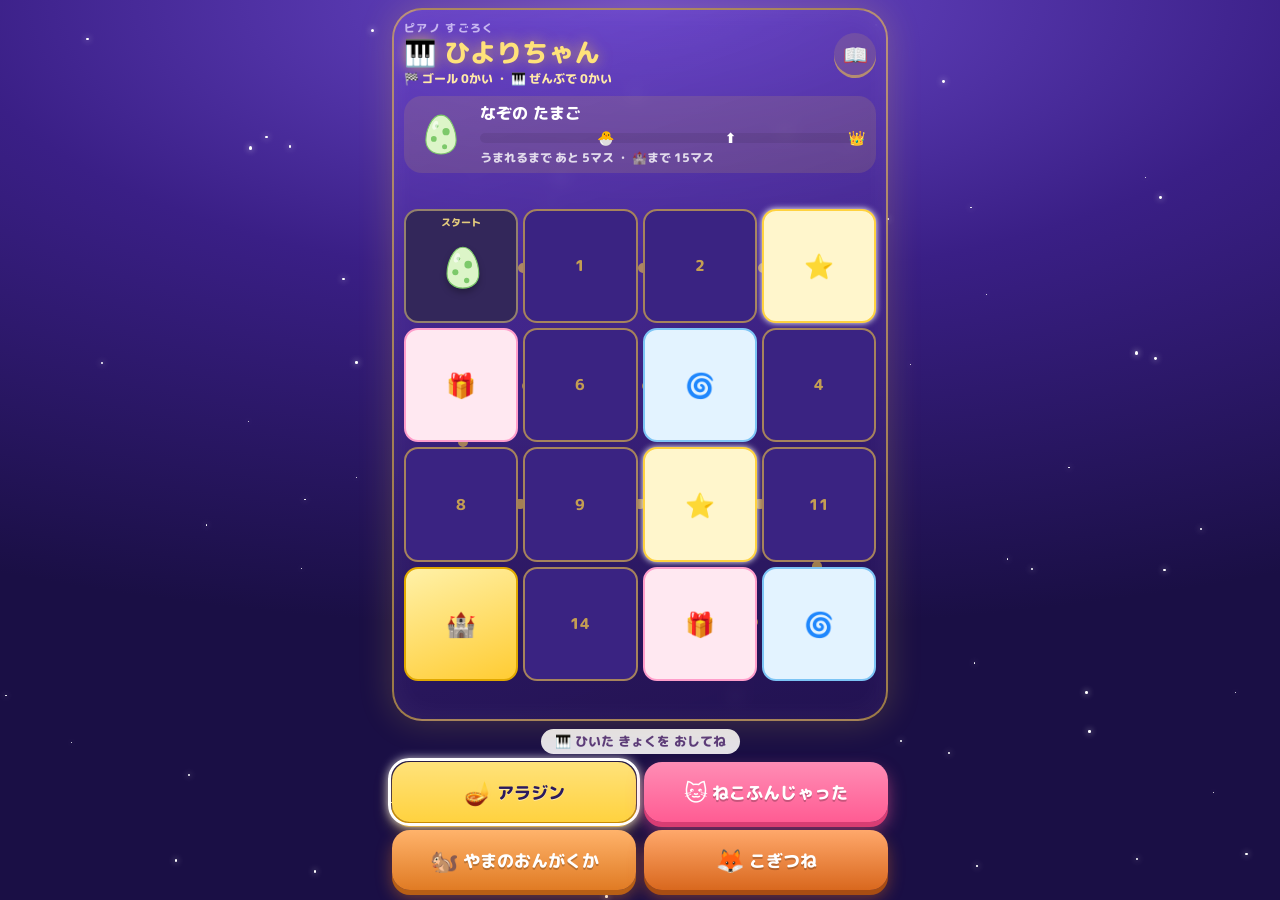
==== commit 177e55dd: "子どもごとに盤面とたまごを1つにまとめ、曲ボタンで遊ぶ1画面レイアウトに - ひよりちゃん（アラジン・ねこふんじゃった・やまのおんがくか・こぎつね）／みやびくん（チューリップ・メリーさんのひつじ・ひげ" ====
--- a/index.html
+++ b/index.html
@@ -3,30 +3,32 @@
 <head>
 <meta charset="UTF-8">
 <meta name="viewport" content="width=device-width, initial-scale=1, maximum-scale=1, viewport-fit=cover">
-<title>ピアノ スタンプカード</title>
+<title>ひよりちゃんの ピアノすごろく</title>
 <!-- ホーム画面に追加したとき、全画面のアプリとして開くための設定 -->
 <meta name="apple-mobile-web-app-capable" content="yes">
 <meta name="mobile-web-app-capable" content="yes">
 <meta name="apple-mobile-web-app-status-bar-style" content="black-translucent">
-<meta name="apple-mobile-web-app-title" content="スタンプ">
+<meta name="apple-mobile-web-app-title" content="ひより">
 <link rel="apple-touch-icon" href="icon-180.png">
 <link rel="manifest" href="manifest.webmanifest">
 <link rel="preconnect" href="https://fonts.googleapis.com">
 <link rel="preconnect" href="https://fonts.gstatic.com" crossorigin>
 <link href="https://fonts.googleapis.com/css2?family=M+PLUS+Rounded+1c:wght@500;800&display=swap" rel="stylesheet">
 <!-- ?v=… を変えると、iPhoneが古いキャッシュではなく新しいファイルを読みに行く -->
-<link rel="stylesheet" href="app.css?v=8">
+<link rel="stylesheet" href="app.css?v=9">
 </head>
 <body>
 <script>
   // このページの設定。仕組みは app.js にまとめてある
   window.APP_CONFIG = {
-    storageKey: "piano-stamp-card-v1",   // 保存データの名前（変えるとデータが見えなくなるので注意）
-    childName: "",                        // 例: "はなこ" → 「はなこちゃんの ピアノ スタンプカード」
-    cards: ["aladdin", "neko"],           // 使う曲（app.js の CARD_LIB から選ぶ）
-    recitalDate: "2026-11-08",            // 発表会の日。この日から「はっぴょうかい」ボタンが出る（当日は自動で幕が出る）
+    storageKey: "piano-sugoroku-hiyori-v3",   // この子のデータの保存場所
+    childName: "ひよりちゃん",
+    songs: ["aladdin", "neko", "risu", "kitsune"],   // 担当の曲（app.js の CARD_LIB から選ぶ）
+    // 以前の保存場所。ここから この子の曲のデータを集めて引き継ぐ
+    legacyKeys: ["piano-stamp-card-v1", "piano-stamp-card-yama-v1"],
+    recitalDate: "2026-11-08",               // 発表会の日（おとなメニューから もう一度みられる）
   };
 </script>
-<script src="app.js?v=8"></script>
+<script src="app.js?v=9"></script>
 </body>
 </html>
--- a/app.css
+++ b/app.css
@@ -916,3 +916,92 @@
 
 .overlay[data-theme="playroom"] .panel { background: linear-gradient(170deg, #e8faf7, #fff); border: 4px solid #7fe0d4; color: #1d6f66; }
 .overlay[data-theme="starry"]   .panel { background: linear-gradient(170deg, #fff8dc, #fff); border: 4px solid #ffcf33; color: #1b2f66; }
+
+/* =========================================================
+   1画面レイアウト（子どもごとに 盤面1つ ＋ 曲ボタン）
+   縦の高さを flex で配分する：
+     カード（名前・たまご・盤面）… 残りぜんぶ（flex: 1）
+     曲ボタン …………………………… 中身の高さだけ
+   盤面は「カードの中で余った高さ」と「横幅」の小さい方に合わせた正方形にする
+   ========================================================= */
+.bg { opacity: 0; transition: opacity .8s; }
+.bg.on { opacity: 1; }
+
+.app {
+  position: fixed; inset: 0; z-index: 1;
+  display: flex; flex-direction: column; gap: 8px;
+  width: 100%; max-width: 520px; margin: 0 auto;
+  padding: calc(env(safe-area-inset-top) + 8px) 12px calc(env(safe-area-inset-bottom) + 10px);
+}
+.app .card {
+  flex: 1 1 auto; min-height: 0; width: 100%; max-width: none; margin: 0;
+  display: flex; flex-direction: column; gap: 8px; padding: 10px 10px 10px;
+}
+.app.pink .card { margin-top: 26px; }          /* ねこの耳の分だけ下げる */
+
+.top { display: flex; align-items: center; gap: 8px; }
+.top .titles { flex: 1; min-width: 0; }
+.top .sub { font-size: 11px; text-align: left; }
+.top h1 { justify-content: flex-start; font-size: clamp(20px, 6vw, 26px); line-height: 1.2; white-space: nowrap; }
+.top .medals { min-height: 0; margin-top: 2px; font-size: 12px; text-align: left; white-space: nowrap; overflow: hidden; text-overflow: ellipsis; }
+.round-btn {
+  flex: none; width: 42px; height: 42px; border: 0; border-radius: 50%; font-size: 20px; font-weight: 800;
+  background: var(--soft); color: var(--accent); box-shadow: 0 3px 0 var(--sqb);
+}
+.round-btn:active { transform: translateY(3px); box-shadow: none; }
+.round-btn.hidden { visibility: hidden; }
+.round-btn.armed { background: #ffe3ea; color: #d93d75; box-shadow: 0 0 0 3px #ff8fab; }
+
+.app .pet-panel { margin: 0; padding: 6px 10px; }
+.app .pet-big { width: 54px; height: 54px; font-size: 40px; }
+.app .pet-hint { white-space: nowrap; overflow: hidden; text-overflow: ellipsis; }
+
+/* 盤面：コンテナクエリ単位（cqw/cqh）で「置き場所」の縦横の小さい方に合わせる */
+.board-wrap { flex: 1 1 auto; min-height: 120px; display: grid; place-items: center; container-type: size; }
+.app .board { width: min(100cqw, 100cqh); height: min(100cqw, 100cqh); aspect-ratio: auto; margin: 0; gap: 5px; }
+@supports not (width: 1cqw) {                  /* 古いiOS（15以前）向けの保険 */
+  .app .board { width: min(100%, 38vh); height: auto; aspect-ratio: 1; }
+}
+.app .sq { border-radius: 14px; border-width: 2.5px; font-size: clamp(11px, 3.4vw, 15px); }
+.app .sq.star span, .app .sq.warp span, .app .sq.treat span, .app .sq.goal span { font-size: clamp(16px, 5.5vw, 24px); }
+.app .token { font-size: clamp(24px, 8.5vw, 42px); }
+.app .toast { font-size: clamp(14px, 4.2vw, 18px); }
+
+/* 曲ボタン */
+.songs-label {
+  flex: none; align-self: center; padding: 3px 14px; border-radius: 99px;
+  background: rgba(255,255,255,.88); color: #5a3a7a; font-size: 13px; font-weight: 800;
+}
+.songs { flex: none; display: grid; grid-template-columns: 1fr 1fr; gap: 8px; }
+.song {
+  position: relative; min-width: 0; height: clamp(46px, 7.2vh, 60px); border: 0; border-radius: 18px;
+  display: flex; align-items: center; justify-content: center; gap: 4px; padding: 0 8px;
+  font-size: clamp(13px, 3.7vw, 17px); font-weight: 800; color: #fff; text-shadow: 0 2px 0 rgba(0,0,0,.22);
+  background: linear-gradient(180deg, var(--ring), var(--accent));
+  box-shadow: 0 5px 0 var(--edge), 0 8px 16px var(--glow);
+  transition: transform .08s, box-shadow .08s;
+}
+.song .ic { flex: none; font-size: 1.35em; text-shadow: none; }
+.song .t { min-width: 0; white-space: nowrap; overflow: hidden; text-overflow: ellipsis; }
+.song.night, .song.starry { color: #2a1a5e; text-shadow: 0 1px 0 rgba(255,255,255,.5); }
+.song:active { transform: translateY(5px); box-shadow: 0 0 0 var(--edge), 0 3px 6px var(--glow); }
+.song.last::after {                 /* さいごに ひいた曲に しるし */
+  content: ""; position: absolute; inset: -4px; border-radius: 21px; border: 3px solid #fff;
+  box-shadow: 0 0 10px rgba(255,255,255,.7); pointer-events: none;
+}
+
+/* 背の低い画面（iPhone SE など）では、少しずつ詰める */
+@media (max-height: 720px) {
+  .app { gap: 6px; }
+  .top .sub { display: none; }
+  .app .pet-big { width: 44px; height: 44px; font-size: 32px; }
+  .app .pet-panel { padding: 4px 10px; }
+  .app .gbar { margin: 4px 10px 3px 0; }
+  .songs-label { display: none; }
+  .to-goal { display: none; }
+  .app.pink .card { margin-top: 24px; }
+  .app.pink .card::before, .app.pink .card::after { top: -24px; border-bottom-width: 28px; border-left-width: 21px; border-right-width: 21px; }
+}
+
+/* 1画面版では カードが横いっぱいなので、月はカードの裏に隠れて見えにくい → 出さない */
+.bg-night .moon { display: none; }
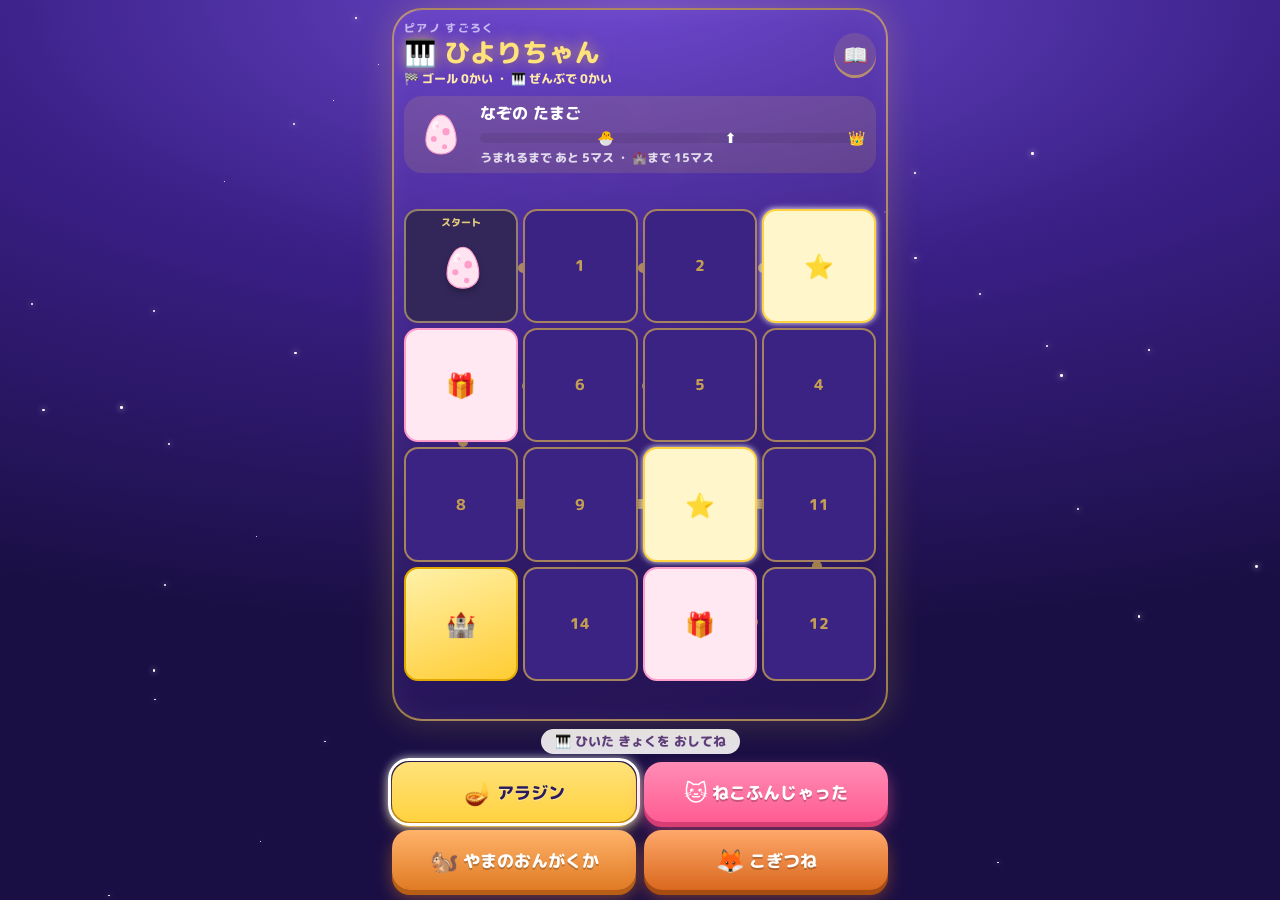
==== commit b0824bb0: "ワープマスを廃止し、声の読み上げと「言い終わるまで待つ」ゆっくり演出に - ワープ（2マス進む）マスをなくし、⭐と🎁のみに - Web Speech API で、曲名・サイコロの目・進むマス（いち、に" ====
--- a/index.html
+++ b/index.html
@@ -15,7 +15,7 @@
 <link rel="preconnect" href="https://fonts.gstatic.com" crossorigin>
 <link href="https://fonts.googleapis.com/css2?family=M+PLUS+Rounded+1c:wght@500;800&display=swap" rel="stylesheet">
 <!-- ?v=… を変えると、iPhoneが古いキャッシュではなく新しいファイルを読みに行く -->
-<link rel="stylesheet" href="app.css?v=9">
+<link rel="stylesheet" href="app.css?v=10">
 </head>
 <body>
 <script>
@@ -29,6 +29,6 @@
     recitalDate: "2026-11-08",               // 発表会の日（おとなメニューから もう一度みられる）
   };
 </script>
-<script src="app.js?v=9"></script>
+<script src="app.js?v=10"></script>
 </body>
 </html>
--- a/app.css
+++ b/app.css
@@ -788,10 +788,10 @@
 .token {
   position: absolute; z-index: 3; width: 25%; height: 25%; display: grid; place-items: center;
   font-size: clamp(30px, 10vw, 44px); pointer-events: none;
-  transition: left .3s cubic-bezier(.4,0,.2,1), top .3s cubic-bezier(.4,0,.2,1);
+  transition: left .45s cubic-bezier(.4,0,.2,1), top .45s cubic-bezier(.4,0,.2,1);
   filter: drop-shadow(0 4px 3px rgba(0,0,0,.25));
 }
-.token.hop > .pet { animation: tokenHop .33s ease-out; }
+.token.hop > .pet { animation: tokenHop .5s ease-out; }
 @keyframes tokenHop { 0% { transform: translateY(0) scale(1); } 45% { transform: translateY(-26px) scale(1.1); } 80% { transform: translateY(2px) scale(1.12, .88); } 100% { transform: none; } }
 .token.munch > .pet { animation: munch .25s ease-in-out 6; }
 @keyframes munch { 50% { transform: scale(1.15, .9); } }
@@ -837,14 +837,14 @@
 
 .grow-pet { position: absolute; inset: 0; display: grid; place-items: center; font-size: min(40vw, 160px); }
 .grow-pet .egg { width: .8em; }
-.grow-pet.shaking > .pet { animation: hatchShake 1.5s ease-in both; transform-origin: 50% 90%; }
+.grow-pet.shaking > .pet { animation: hatchShake 2.4s ease-in both; transform-origin: 50% 90%; }
 @keyframes hatchShake {
   0%,100% { transform: rotate(0); } 10% { transform: rotate(-8deg); } 20% { transform: rotate(8deg); }
   35% { transform: rotate(-12deg) scale(1.03); } 45% { transform: rotate(12deg) scale(1.03); }
   60% { transform: rotate(-16deg) scale(1.07); } 70% { transform: rotate(16deg) scale(1.07); }
   85% { transform: rotate(-6deg) scale(1.12); } 92% { transform: rotate(6deg) scale(1.15); }
 }
-.grow-pet.glowing > .pet { animation: evolve 1.5s ease-in both; }
+.grow-pet.glowing > .pet { animation: evolve 2.1s ease-in both; }
 @keyframes evolve {
   0% { filter: none; transform: scale(1); }
   30% { filter: brightness(2.2); transform: scale(1.1); } 40% { filter: none; transform: scale(.95); }
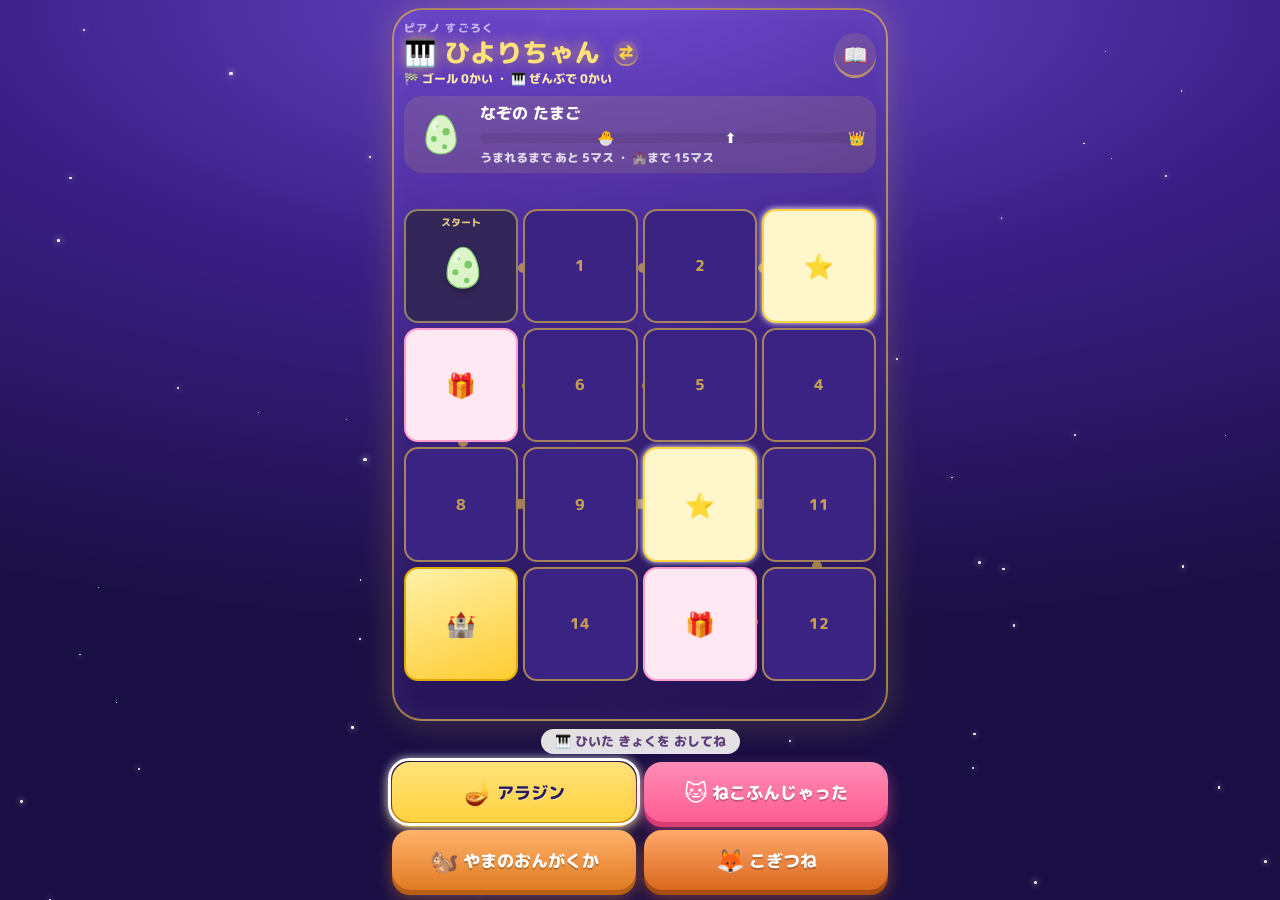
==== commit 0b054420: "名前タップで ひより⇄みやび を切り替えられるように - 1つのページで2人分を持ち、名前をタップ（0.5秒未満）すると次の子に交代 - 2秒長押しは従来どおりおとなメニュー（押していた時間で判別） " ====
--- a/index.html
+++ b/index.html
@@ -15,20 +15,27 @@
 <link rel="preconnect" href="https://fonts.gstatic.com" crossorigin>
 <link href="https://fonts.googleapis.com/css2?family=M+PLUS+Rounded+1c:wght@500;800&display=swap" rel="stylesheet">
 <!-- ?v=… を変えると、iPhoneが古いキャッシュではなく新しいファイルを読みに行く -->
-<link rel="stylesheet" href="app.css?v=10">
+<link rel="stylesheet" href="app.css?v=11">
 </head>
 <body>
 <script>
   // このページの設定。仕組みは app.js にまとめてある
   window.APP_CONFIG = {
-    storageKey: "piano-sugoroku-hiyori-v3",   // この子のデータの保存場所
-    childName: "ひよりちゃん",
-    songs: ["aladdin", "neko", "risu", "kitsune"],   // 担当の曲（app.js の CARD_LIB から選ぶ）
-    // 以前の保存場所。ここから この子の曲のデータを集めて引き継ぐ
-    legacyKeys: ["piano-stamp-card-v1", "piano-stamp-card-yama-v1"],
-    recitalDate: "2026-11-08",               // 発表会の日（おとなメニューから もう一度みられる）
+    // 名前をタップすると、この順番で こうたい する
+    children: [
+      { id: "hiyori", name: "ひよりちゃん",
+        songs: ["aladdin", "neko", "risu", "kitsune"],          // 担当の曲（app.js の CARD_LIB から選ぶ）
+        storageKey: "piano-sugoroku-hiyori-v3",                 // この子のデータの保存場所
+        legacyKeys: ["piano-stamp-card-v1", "piano-stamp-card-yama-v1"] },   // 以前の保存場所（引き継ぎ用）
+      { id: "miyabi", name: "みやびくん",
+        songs: ["tulip", "sheep", "hige", "kirakira"],
+        storageKey: "piano-sugoroku-miyabi-v3",
+        legacyKeys: ["piano-stamp-card-tulip-v1", "piano-stamp-card-hoshi-v1"] },
+    ],
+    startChild: "hiyori",   // はじめて開いたときの子（あとは最後に選んだ子を覚えている）
+    recitalDate: "2026-11-08",
   };
 </script>
-<script src="app.js?v=10"></script>
+<script src="app.js?v=11"></script>
 </body>
 </html>
--- a/app.css
+++ b/app.css
@@ -1005,3 +1005,20 @@
 
 /* 1画面版では カードが横いっぱいなので、月はカードの裏に隠れて見えにくい → 出さない */
 .bg-night .moon { display: none; }
+
+/* =========================================================
+   こうたい（名前タップで ひより ⇄ みやび）
+   ========================================================= */
+#childTitle { cursor: pointer; }
+#childTitle .swap {
+  display: inline-grid; place-items: center; margin-left: 8px;
+  width: 1.3em; height: 1.3em; border-radius: 50%; font-size: .7em;
+  background: var(--soft); color: var(--accent); box-shadow: 0 2px 0 var(--sqb);
+  animation: swapHint 2.4s ease-in-out infinite;
+}
+@keyframes swapHint { 0%,80%,100% { transform: rotate(0); } 88% { transform: rotate(180deg); } }
+/* カードと曲ボタンが くるっと回って 入れ替わる */
+.app.flip-out .card, .app.flip-out .songs { animation: flipOut .35s ease-in forwards; }
+.app.flip-in  .card, .app.flip-in  .songs { animation: flipIn .45s cubic-bezier(.3,1.4,.5,1) both; }
+@keyframes flipOut { to { transform: perspective(900px) rotateY(90deg) scale(.95); opacity: .3; } }
+@keyframes flipIn { from { transform: perspective(900px) rotateY(-90deg) scale(.95); opacity: .3; } to { transform: none; opacity: 1; } }
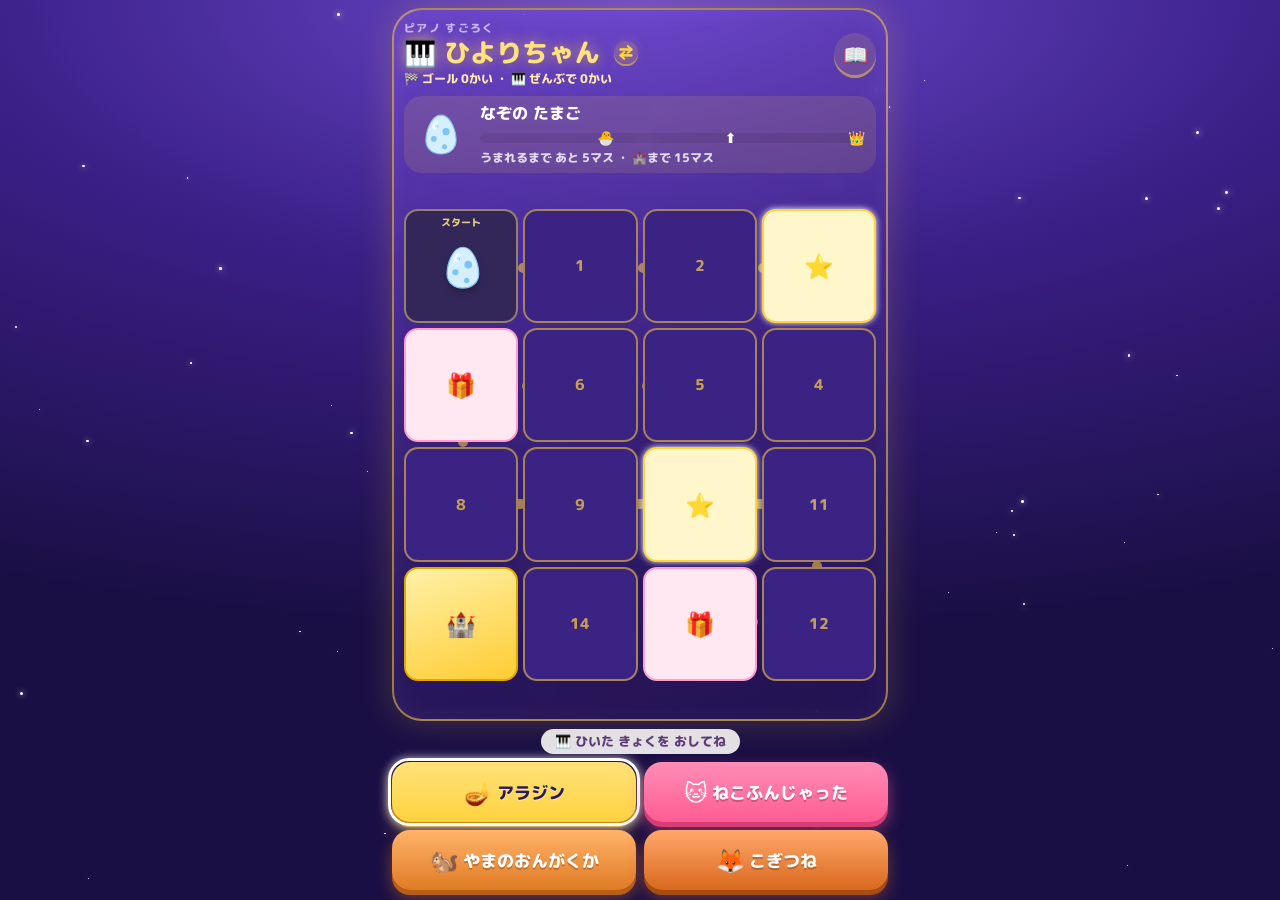
==== commit 073d1450: "声を自然な音声ファイルに置き換え（Kokoro-82M の日本語ボイスで事前生成） - 全52セリフを mp3 にして voice/ に配置。manifest.json の「セリフ→ファイル」表で引く" ====
--- a/index.html
+++ b/index.html
@@ -15,7 +15,7 @@
 <link rel="preconnect" href="https://fonts.gstatic.com" crossorigin>
 <link href="https://fonts.googleapis.com/css2?family=M+PLUS+Rounded+1c:wght@500;800&display=swap" rel="stylesheet">
 <!-- ?v=… を変えると、iPhoneが古いキャッシュではなく新しいファイルを読みに行く -->
-<link rel="stylesheet" href="app.css?v=11">
+<link rel="stylesheet" href="app.css?v=12">
 </head>
 <body>
 <script>
@@ -36,6 +36,6 @@
     recitalDate: "2026-11-08",
   };
 </script>
-<script src="app.js?v=11"></script>
+<script src="app.js?v=12"></script>
 </body>
 </html>
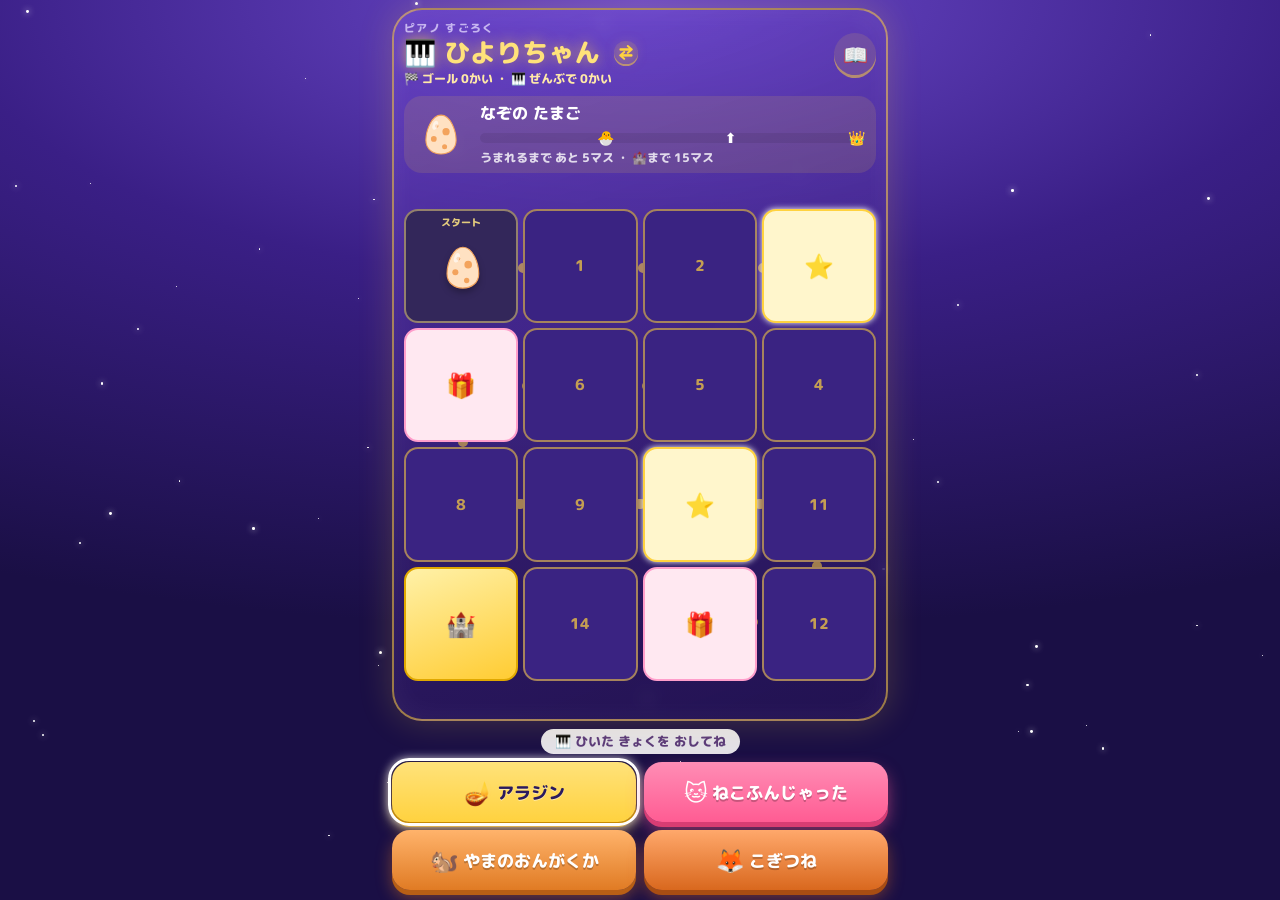
==== commit 9cea234f: "VOICEVOXの音声を取り込む準備：取り込みスクリプトとクレジット表示 - tools/voice/import_wavs.py：書き出したwav（番号順）をセリフ順に対応づけ、無音カット・音量そろ" ====
--- a/index.html
+++ b/index.html
@@ -15,7 +15,7 @@
 <link rel="preconnect" href="https://fonts.gstatic.com" crossorigin>
 <link href="https://fonts.googleapis.com/css2?family=M+PLUS+Rounded+1c:wght@500;800&display=swap" rel="stylesheet">
 <!-- ?v=… を変えると、iPhoneが古いキャッシュではなく新しいファイルを読みに行く -->
-<link rel="stylesheet" href="app.css?v=12">
+<link rel="stylesheet" href="app.css?v=13">
 </head>
 <body>
 <script>
@@ -36,6 +36,6 @@
     recitalDate: "2026-11-08",
   };
 </script>
-<script src="app.js?v=12"></script>
+<script src="app.js?v=13"></script>
 </body>
 </html>
